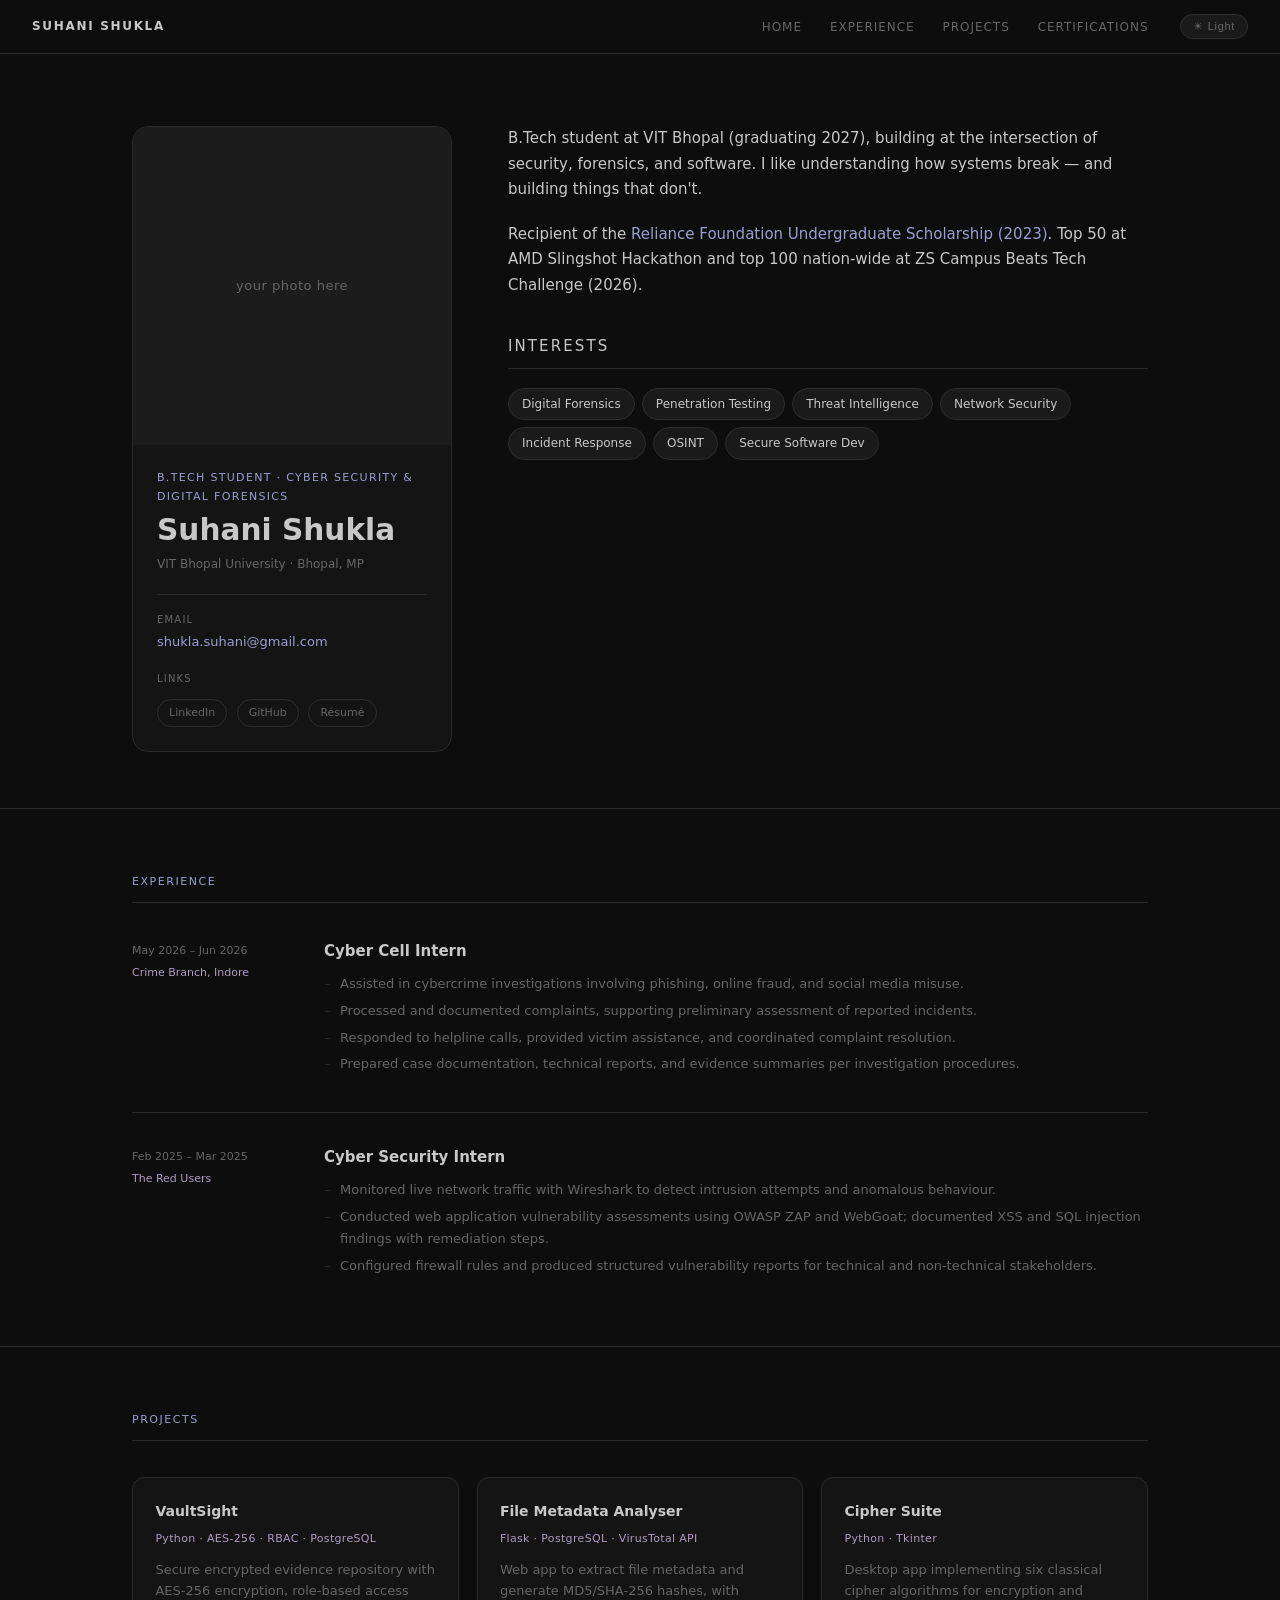
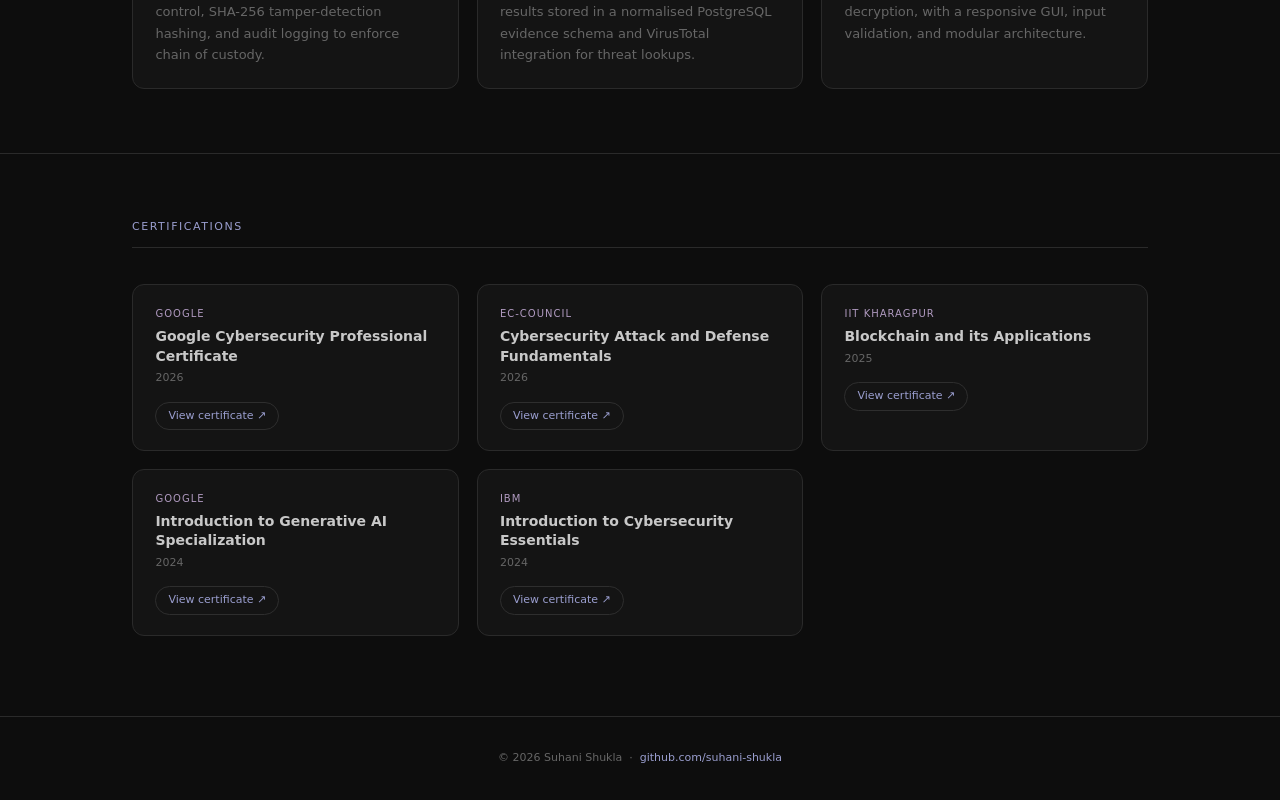
==== index.html @ f6d5cb66 "Initial commit: Portfolio structure" ====
<!DOCTYPE html>
<html lang="en">
<head>
  <meta charset="UTF-8" />
  <meta name="viewport" content="width=device-width, initial-scale=1.0"/>
  <title>Suhani Shukla</title>
  <style>
    *, *::before, *::after { box-sizing: border-box; margin: 0; padding: 0; }

    :root {
      --bg: #0d0d0d;
      --bg2: #161616;
      --bg3: #1c1c1c;
      --border: #2a2a2a;
      --text: #c8c8c8;
      --muted: #666;
      --accent: #9a9ecf;
      --accent2: #b09ac0;
      --tag-bg: #1a1a1a;
      --tag-border: #2e2e2e;
      --card-bg: #141414;
    }

    body.light {
      --bg: #eae6de;
      --bg2: #e0dbd2;
      --bg3: #d6d0c6;
      --border: #c4bdb0;
      --text: #2a1a3a;
      --muted: #7a6a8a;
      --accent: #401a61;
      --accent2: #5a2a80;
      --tag-bg: #d8d2c8;
      --tag-border: #bfb8ac;
      --card-bg: #e0dbd2;
    }

    html { scroll-behavior: smooth; }

    body {
      font-family: 'Inter', 'Segoe UI', system-ui, sans-serif;
      background: var(--bg);
      color: var(--text);
      font-size: 15px;
      line-height: 1.7;
      transition: background 0.25s, color 0.25s;
    }

    a { color: var(--accent); text-decoration: none; }
    a:hover { text-decoration: underline; }

    /* NAV */
    nav {
      position: sticky;
      top: 0;
      z-index: 100;
      background: var(--bg);
      border-bottom: 1px solid var(--border);
      height: 54px;
      display: flex;
      align-items: center;
      padding: 0 2rem;
      gap: 2rem;
    }

    .nav-brand {
      font-size: 12px;
      font-weight: 700;
      letter-spacing: 0.14em;
      text-transform: uppercase;
      color: var(--text);
      flex: 1;
    }

    .nav-links {
      display: flex;
      gap: 1.75rem;
      list-style: none;
      align-items: center;
    }

    .nav-links a {
      font-size: 12px;
      letter-spacing: 0.08em;
      text-transform: uppercase;
      color: var(--muted);
      text-decoration: none;
      transition: color 0.15s;
    }

    .nav-links a:hover { color: var(--text); }

    #theme-toggle {
      background: var(--tag-bg);
      border: 1px solid var(--tag-border);
      color: var(--muted);
      font-size: 11px;
      padding: 5px 12px;
      border-radius: 999px;
      cursor: pointer;
      letter-spacing: 0.06em;
      transition: background 0.15s;
    }

    #theme-toggle:hover { background: var(--border); }

    .container {
      max-width: 1080px;
      margin: 0 auto;
      padding: 0 2rem;
    }

    /* HOME */
    #home { padding: 4.5rem 0 3.5rem; }

    .profile-grid {
      display: grid;
      grid-template-columns: 320px 1fr;
      gap: 3.5rem;
      align-items: start;
    }

    /* LEFT CARD */
    .profile-card {
      background: var(--card-bg);
      border: 1px solid var(--border);
      border-radius: 16px;
      overflow: hidden;
    }

    .photo-placeholder {
      width: 100%;
      aspect-ratio: 1 / 1;
      background: var(--bg3);
      display: flex;
      align-items: center;
      justify-content: center;
      color: var(--muted);
      font-size: 13px;
      letter-spacing: 0.04em;
    }

    .profile-photo {
      width: 100%;
      aspect-ratio: 1 / 1;
      object-fit: cover;
      display: block;
      filter: grayscale(20%);
    }

    .profile-meta { padding: 1.5rem; }

    .profile-role {
      font-size: 11px;
      letter-spacing: 0.12em;
      text-transform: uppercase;
      color: var(--accent);
      margin-bottom: 0.4rem;
    }

    .profile-name {
      font-size: 1.85rem;
      font-weight: 700;
      line-height: 1.2;
      margin-bottom: 0.35rem;
    }

    .profile-location {
      font-size: 12px;
      color: var(--muted);
      margin-bottom: 1.25rem;
    }

    hr.divider {
      border: none;
      border-top: 1px solid var(--border);
      margin: 1rem 0;
    }

    .field-label {
      font-size: 10px;
      letter-spacing: 0.12em;
      text-transform: uppercase;
      color: var(--muted);
      margin-bottom: 0.2rem;
    }

    .field-value {
      font-size: 13px;
      color: var(--text);
      margin-bottom: 1rem;
    }

    .social-links {
      display: flex;
      gap: 0.6rem;
      margin-top: 0.75rem;
      flex-wrap: wrap;
    }

    .social-link {
      font-size: 11px;
      padding: 4px 11px;
      border: 1px solid var(--tag-border);
      border-radius: 999px;
      color: var(--muted);
      text-decoration: none;
      transition: border-color 0.15s, color 0.15s;
    }

    .social-link:hover { color: var(--text); border-color: var(--muted); text-decoration: none; }

    /* RIGHT BIO */
    .profile-bio p {
      font-size: 15px;
      color: var(--text);
      margin-bottom: 1.2rem;
    }

    .section-label {
      font-size: 11px;
      letter-spacing: 0.14em;
      text-transform: uppercase;
      color: var(--accent);
      margin-bottom: 0.85rem;
      padding-bottom: 0.5rem;
      border-bottom: 1px solid var(--border);
    }

    .bio-section { margin-top: 2.25rem; }

    .tags {
      display: flex;
      flex-wrap: wrap;
      gap: 0.45rem;
      margin-top: 0.65rem;
    }

    .tag {
      font-size: 12px;
      padding: 5px 13px;
      background: var(--tag-bg);
      border: 1px solid var(--tag-border);
      border-radius: 999px;
      color: var(--text);
    }

    /* EXPERIENCE & PROJECTS */
    #experience, #projects {
      padding: 4rem 0;
      border-top: 1px solid var(--border);
    }

    .exp-list { display: flex; flex-direction: column; gap: 2rem; }

    .exp-item {
      display: grid;
      grid-template-columns: 160px 1fr;
      gap: 0 2rem;
    }

    .exp-period {
      font-size: 11px;
      color: var(--muted);
      line-height: 1.6;
      padding-top: 3px;
    }

    .exp-org {
      font-size: 11px;
      color: var(--accent2);
      margin-top: 4px;
    }

    .exp-title {
      font-size: 15px;
      font-weight: 600;
      color: var(--text);
      margin-bottom: 0.5rem;
    }

    .exp-desc {
      font-size: 13px;
      color: var(--muted);
      line-height: 1.7;
      list-style: none;
      padding: 0;
    }

    .exp-desc li {
      padding-left: 1rem;
      position: relative;
      margin-bottom: 0.3rem;
    }

    .exp-desc li::before {
      content: '–';
      position: absolute;
      left: 0;
      color: var(--border);
    }

    .exp-divider {
      border: none;
      border-top: 1px solid var(--border);
    }

    .project-grid {
      display: grid;
      grid-template-columns: repeat(auto-fill, minmax(300px, 1fr));
      gap: 1.1rem;
    }

    .project-card {
      background: var(--card-bg);
      border: 1px solid var(--border);
      border-radius: 12px;
      padding: 1.4rem;
      transition: border-color 0.15s, transform 0.15s;
    }

    .project-card:hover {
      border-color: var(--muted);
      transform: translateY(-2px);
    }

    .project-name {
      font-size: 14px;
      font-weight: 600;
      color: var(--text);
      margin-bottom: 0.4rem;
    }

    .project-stack {
      font-size: 11px;
      color: var(--accent2);
      margin-bottom: 0.6rem;
      letter-spacing: 0.03em;
    }

    .project-desc {
      font-size: 13px;
      color: var(--muted);
      line-height: 1.65;
    }

    .project-link {
      display: inline-block;
      margin-top: 0.85rem;
      font-size: 11px;
      color: var(--accent);
    }

    @media (max-width: 640px) {
      .exp-item { grid-template-columns: 1fr; gap: 0.2rem; }
    }

    /* CERTIFICATIONS PAGE */
    #certifications {
      padding: 4rem 0 5rem;
      border-top: 1px solid var(--border);
    }

    .page-title {
      font-size: 11px;
      letter-spacing: 0.14em;
      text-transform: uppercase;
      color: var(--accent);
      margin-bottom: 2.25rem;
      padding-bottom: 0.65rem;
      border-bottom: 1px solid var(--border);
    }

    .cert-grid {
      display: grid;
      grid-template-columns: repeat(auto-fill, minmax(290px, 1fr));
      gap: 1.1rem;
    }

    .cert-card {
      background: var(--card-bg);
      border: 1px solid var(--border);
      border-radius: 12px;
      padding: 1.25rem 1.4rem;
      transition: border-color 0.15s, transform 0.15s;
      cursor: pointer;
      position: relative;
    }

    .cert-card:hover {
      border-color: var(--accent);
      transform: translateY(-2px);
    }

    .cert-issuer {
      font-size: 10px;
      letter-spacing: 0.1em;
      text-transform: uppercase;
      color: var(--accent2);
      margin-bottom: 0.3rem;
    }

    .cert-name {
      font-size: 14px;
      font-weight: 600;
      color: var(--text);
      margin-bottom: 0.2rem;
      line-height: 1.4;
    }

    .cert-year {
      font-size: 11px;
      color: var(--muted);
      margin-bottom: 0.85rem;
    }

    .cert-open-btn {
      display: inline-flex;
      align-items: center;
      gap: 5px;
      font-size: 11px;
      color: var(--accent);
      border: 1px solid var(--tag-border);
      border-radius: 999px;
      padding: 4px 12px;
      background: transparent;
      cursor: pointer;
      transition: background 0.15s, border-color 0.15s;
      text-decoration: none;
    }

    .cert-open-btn:hover {
      background: var(--tag-bg);
      border-color: var(--accent);
      text-decoration: none;
    }

    /* MODAL */
    .modal-overlay {
      display: none;
      position: fixed;
      inset: 0;
      background: rgba(0,0,0,0.75);
      z-index: 999;
      align-items: center;
      justify-content: center;
      padding: 1.5rem;
    }

    .modal-overlay.open { display: flex; }

    .modal-box {
      background: var(--bg2);
      border: 1px solid var(--border);
      border-radius: 16px;
      max-width: 700px;
      width: 100%;
      padding: 2rem;
      position: relative;
    }

    .modal-close {
      position: absolute;
      top: 1rem;
      right: 1.25rem;
      background: none;
      border: none;
      color: var(--muted);
      font-size: 20px;
      cursor: pointer;
      line-height: 1;
    }

    .modal-close:hover { color: var(--text); }

    .modal-issuer {
      font-size: 10px;
      letter-spacing: 0.12em;
      text-transform: uppercase;
      color: var(--accent2);
      margin-bottom: 0.35rem;
    }

    .modal-title {
      font-size: 1.2rem;
      font-weight: 700;
      margin-bottom: 0.4rem;
    }

    .modal-year {
      font-size: 12px;
      color: var(--muted);
      margin-bottom: 1.5rem;
    }

    .modal-img-wrap {
      width: 100%;
      border: 1px solid var(--border);
      border-radius: 10px;
      overflow: hidden;
      background: var(--bg3);
      min-height: 200px;
      display: flex;
      align-items: center;
      justify-content: center;
      margin-bottom: 1.25rem;
    }

    .modal-img-wrap img {
      width: 100%;
      height: auto;
      display: block;
    }

    .modal-img-placeholder {
      color: var(--muted);
      font-size: 13px;
      text-align: center;
      padding: 3rem 1rem;
    }

    .modal-actions {
      display: flex;
      gap: 0.75rem;
      flex-wrap: wrap;
    }

    .modal-btn {
      font-size: 12px;
      padding: 7px 18px;
      border-radius: 999px;
      border: 1px solid var(--tag-border);
      background: var(--tag-bg);
      color: var(--text);
      cursor: pointer;
      text-decoration: none;
      transition: border-color 0.15s;
    }

    .modal-btn:hover { border-color: var(--accent); text-decoration: none; }
    .modal-btn.primary { background: var(--accent); color: var(--bg); border-color: var(--accent); }
    body.light .modal-btn.primary { color: #fff; }

    /* FOOTER */
    footer {
      border-top: 1px solid var(--border);
      padding: 2rem;
      text-align: center;
      font-size: 11px;
      color: var(--muted);
    }

    @media (max-width: 760px) {
      .profile-grid { grid-template-columns: 1fr; gap: 2rem; }
      nav { padding: 0 1rem; gap: 1rem; }
      .container { padding: 0 1rem; }
      #home { padding: 2.5rem 0 2rem; }
    }
  </style>
</head>
<body>

  <nav>
    <span class="nav-brand">Suhani Shukla</span>
    <ul class="nav-links">
      <li><a href="#home">Home</a></li>
      <li><a href="#experience">Experience</a></li>
      <li><a href="#projects">Projects</a></li>
      <li><a href="#certifications">Certifications</a></li>
    </ul>
    <button id="theme-toggle">☀ Light</button>
  </nav>

  <main>
    <section id="home">
      <div class="container">
        <div class="profile-grid">

          <div>
            <div class="profile-card">
              <!-- To add your photo: place photo.jpg in assets/ folder and uncomment below -->
              <!-- <img class="profile-photo" src="assets/photo.jpg" alt="Suhani Shukla" /> -->
              <div class="photo-placeholder">your photo here</div>
              <div class="profile-meta">
                <p class="profile-role">B.Tech Student · Cyber Security &amp; Digital Forensics</p>
                <h1 class="profile-name">Suhani Shukla</h1>
                <p class="profile-location">VIT Bhopal University · Bhopal, MP</p>
                <hr class="divider"/>
                <p class="field-label">Email</p>
                <p class="field-value"><a href="mailto:shukla.suhani@gmail.com">shukla.suhani@gmail.com</a></p>
                <p class="field-label">Links</p>
                <div class="social-links">
                  <a class="social-link" href="https://linkedin.com/in/suhani-shukla20" target="_blank">LinkedIn</a>
                  <a class="social-link" href="https://github.com/suhani-shukla" target="_blank">GitHub</a>
                  <a class="social-link" href="assets/resume.pdf" target="_blank">Résumé</a>
                </div>
              </div>
            </div>
          </div>

          <div class="profile-bio">
            <p>
              B.Tech student at VIT Bhopal (graduating 2027), building at the intersection of security, forensics, and software. I like understanding how systems break — and building things that don't.
            </p>
            <p>
              Recipient of the <a href="#">Reliance Foundation Undergraduate Scholarship (2023)</a>. Top 50 at AMD Slingshot Hackathon and top 100 nation-wide at ZS Campus Beats Tech Challenge (2026).
            </p>

            <div class="bio-section">
              <p class="section-label">Interests</p>
              <div class="tags">
                <span class="tag">Digital Forensics</span>
                <span class="tag">Penetration Testing</span>
                <span class="tag">Threat Intelligence</span>
                <span class="tag">Network Security</span>
                <span class="tag">Incident Response</span>
                <span class="tag">OSINT</span>
                <span class="tag">Secure Software Dev</span>
              </div>
            </div>
          </div>

        </div>
      </div>
    </section>

    <!-- EXPERIENCE -->
    <section id="experience">
      <div class="container">
        <p class="page-title">Experience</p>
        <div class="exp-list">

          <div class="exp-item">
            <div>
              <p class="exp-period">May 2026 – Jun 2026</p>
              <p class="exp-org">Crime Branch, Indore</p>
            </div>
            <div>
              <p class="exp-title">Cyber Cell Intern</p>
              <ul class="exp-desc">
                <li>Assisted in cybercrime investigations involving phishing, online fraud, and social media misuse.</li>
                <li>Processed and documented complaints, supporting preliminary assessment of reported incidents.</li>
                <li>Responded to helpline calls, provided victim assistance, and coordinated complaint resolution.</li>
                <li>Prepared case documentation, technical reports, and evidence summaries per investigation procedures.</li>
              </ul>
            </div>
          </div>

          <hr class="exp-divider"/>

          <div class="exp-item">
            <div>
              <p class="exp-period">Feb 2025 – Mar 2025</p>
              <p class="exp-org">The Red Users</p>
            </div>
            <div>
              <p class="exp-title">Cyber Security Intern</p>
              <ul class="exp-desc">
                <li>Monitored live network traffic with Wireshark to detect intrusion attempts and anomalous behaviour.</li>
                <li>Conducted web application vulnerability assessments using OWASP ZAP and WebGoat; documented XSS and SQL injection findings with remediation steps.</li>
                <li>Configured firewall rules and produced structured vulnerability reports for technical and non-technical stakeholders.</li>
              </ul>
            </div>
          </div>

        </div>
      </div>
    </section>

    <!-- PROJECTS -->
    <section id="projects">
      <div class="container">
        <p class="page-title">Projects</p>
        <div class="project-grid">

          <div class="project-card">
            <p class="project-name">VaultSight</p>
            <p class="project-stack">Python · AES-256 · RBAC · PostgreSQL</p>
            <p class="project-desc">Secure encrypted evidence repository with AES-256 encryption, role-based access control, SHA-256 tamper-detection hashing, and audit logging to enforce chain of custody.</p>
            <!-- <a class="project-link" href="https://github.com/suhani-shukla/vaultsight" target="_blank">GitHub ↗</a> -->
          </div>

          <div class="project-card">
            <p class="project-name">File Metadata Analyser</p>
            <p class="project-stack">Flask · PostgreSQL · VirusTotal API</p>
            <p class="project-desc">Web app to extract file metadata and generate MD5/SHA-256 hashes, with results stored in a normalised PostgreSQL evidence schema and VirusTotal integration for threat lookups.</p>
            <!-- <a class="project-link" href="https://github.com/suhani-shukla/file-metadata-analyser" target="_blank">GitHub ↗</a> -->
          </div>

          <div class="project-card">
            <p class="project-name">Cipher Suite</p>
            <p class="project-stack">Python · Tkinter</p>
            <p class="project-desc">Desktop app implementing six classical cipher algorithms for encryption and decryption, with a responsive GUI, input validation, and modular architecture.</p>
            <!-- <a class="project-link" href="https://github.com/suhani-shukla/cipher-suite" target="_blank">GitHub ↗</a> -->
          </div>

        </div>
      </div>
    </section>

    <!-- CERTIFICATIONS -->
    <section id="certifications">
      <div class="container">
        <p class="page-title">Certifications</p>
        <div class="cert-grid">

          <div class="cert-card" onclick="openModal('google-cyber')">
            <p class="cert-issuer">Google</p>
            <p class="cert-name">Google Cybersecurity Professional Certificate</p>
            <p class="cert-year">2026</p>
            <a class="cert-open-btn" onclick="event.stopPropagation(); openModal('google-cyber')">View certificate ↗</a>
          </div>

          <div class="cert-card" onclick="openModal('eccouncil')">
            <p class="cert-issuer">EC-Council</p>
            <p class="cert-name">Cybersecurity Attack and Defense Fundamentals</p>
            <p class="cert-year">2026</p>
            <a class="cert-open-btn" onclick="event.stopPropagation(); openModal('eccouncil')">View certificate ↗</a>
          </div>

          <div class="cert-card" onclick="openModal('iit-blockchain')">
            <p class="cert-issuer">IIT Kharagpur</p>
            <p class="cert-name">Blockchain and its Applications</p>
            <p class="cert-year">2025</p>
            <a class="cert-open-btn" onclick="event.stopPropagation(); openModal('iit-blockchain')">View certificate ↗</a>
          </div>

          <div class="cert-card" onclick="openModal('google-genai')">
            <p class="cert-issuer">Google</p>
            <p class="cert-name">Introduction to Generative AI Specialization</p>
            <p class="cert-year">2024</p>
            <a class="cert-open-btn" onclick="event.stopPropagation(); openModal('google-genai')">View certificate ↗</a>
          </div>

          <div class="cert-card" onclick="openModal('ibm-cyber')">
            <p class="cert-issuer">IBM</p>
            <p class="cert-name">Introduction to Cybersecurity Essentials</p>
            <p class="cert-year">2024</p>
            <a class="cert-open-btn" onclick="event.stopPropagation(); openModal('ibm-cyber')">View certificate ↗</a>
          </div>

        </div>
      </div>
    </section>
  </main>

  <footer>
    <p>© 2026 Suhani Shukla &nbsp;·&nbsp; <a href="https://github.com/suhani-shukla" target="_blank">github.com/suhani-shukla</a></p>
  </footer>

  <!-- MODAL -->
  <div class="modal-overlay" id="modal-overlay" onclick="closeModal(event)">
    <div class="modal-box">
      <button class="modal-close" onclick="closeModal(null)">✕</button>
      <p class="modal-issuer" id="modal-issuer"></p>
      <p class="modal-title" id="modal-title"></p>
      <p class="modal-year" id="modal-year"></p>
      <div class="modal-img-wrap" id="modal-img-wrap"></div>
      <div class="modal-actions">
        <a class="modal-btn primary" id="modal-verify-btn" href="#" target="_blank">Verify credential</a>
        <a class="modal-btn" id="modal-download-btn" href="#" target="_blank">Download PDF</a>
      </div>
    </div>
  </div>

  <script>
    /* ── THEME TOGGLE ── */
    const toggle = document.getElementById('theme-toggle');
    const body = document.body;
    if (localStorage.getItem('theme') === 'light') {
      body.classList.add('light');
      toggle.textContent = '◑ Dark';
    }
    toggle.addEventListener('click', () => {
      body.classList.toggle('light');
      const isLight = body.classList.contains('light');
      toggle.textContent = isLight ? '◑ Dark' : '☀ Light';
      localStorage.setItem('theme', isLight ? 'light' : 'dark');
    });

    /* ── CERT DATA ──
       HOW TO ADD YOUR CERTIFICATE FILES:
       1. Place certificate images (JPG/PNG) in assets/certs/
       2. Place PDF versions in assets/certs/ (optional)
       3. Replace the image/pdf/verify fields below with the real paths/URLs

       Example:
         image: 'assets/certs/google-cybersecurity.jpg'
         pdf:   'assets/certs/google-cybersecurity.pdf'
         verify: 'https://www.coursera.org/verify/your-credential-id'
    */
    const certs = {
      'google-cyber': {
        issuer: 'Google',
        name: 'Google Cybersecurity Professional Certificate',
        year: '2026',
        image: '',       // e.g. 'assets/certs/google-cybersecurity.jpg'
        pdf:   '',       // e.g. 'assets/certs/google-cybersecurity.pdf'
        verify: ''       // e.g. 'https://www.coursera.org/verify/XXXX'
      },
      'eccouncil': {
        issuer: 'EC-Council',
        name: 'Cybersecurity Attack and Defense Fundamentals',
        year: '2026',
        image: '',
        pdf:   '',
        verify: ''
      },
      'iit-blockchain': {
        issuer: 'IIT Kharagpur',
        name: 'Blockchain and its Applications',
        year: '2025',
        image: '',
        pdf:   '',
        verify: ''
      },
      'google-genai': {
        issuer: 'Google',
        name: 'Introduction to Generative AI Specialization',
        year: '2024',
        image: '',
        pdf:   '',
        verify: ''
      },
      'ibm-cyber': {
        issuer: 'IBM',
        name: 'Introduction to Cybersecurity Essentials',
        year: '2024',
        image: '',
        pdf:   '',
        verify: ''
      }
    };

    function openModal(id) {
      const c = certs[id];
      if (!c) return;
      document.getElementById('modal-issuer').textContent = c.issuer;
      document.getElementById('modal-title').textContent = c.name;
      document.getElementById('modal-year').textContent = c.year;

      const wrap = document.getElementById('modal-img-wrap');
      if (c.image) {
        wrap.innerHTML = `<img src="${c.image}" alt="${c.name}" />`;
      } else {
        wrap.innerHTML = `<div class="modal-img-placeholder">
          Add your certificate image to <code>assets/certs/</code><br/>
          then update the <code>image</code> field in the script below.
        </div>`;
      }

      const verifyBtn = document.getElementById('modal-verify-btn');
      const dlBtn = document.getElementById('modal-download-btn');

      verifyBtn.href = c.verify || '#';
      verifyBtn.style.opacity = c.verify ? '1' : '0.4';
      verifyBtn.style.pointerEvents = c.verify ? 'auto' : 'none';

      dlBtn.href = c.pdf || '#';
      dlBtn.style.opacity = c.pdf ? '1' : '0.4';
      dlBtn.style.pointerEvents = c.pdf ? 'auto' : 'none';

      document.getElementById('modal-overlay').classList.add('open');
      document.body.style.overflow = 'hidden';
    }

    function closeModal(e) {
      if (e && e.target !== document.getElementById('modal-overlay')) return;
      document.getElementById('modal-overlay').classList.remove('open');
      document.body.style.overflow = '';
    }

    document.addEventListener('keydown', e => {
      if (e.key === 'Escape') closeModal(null);
    });
  </script>

</body>
</html>
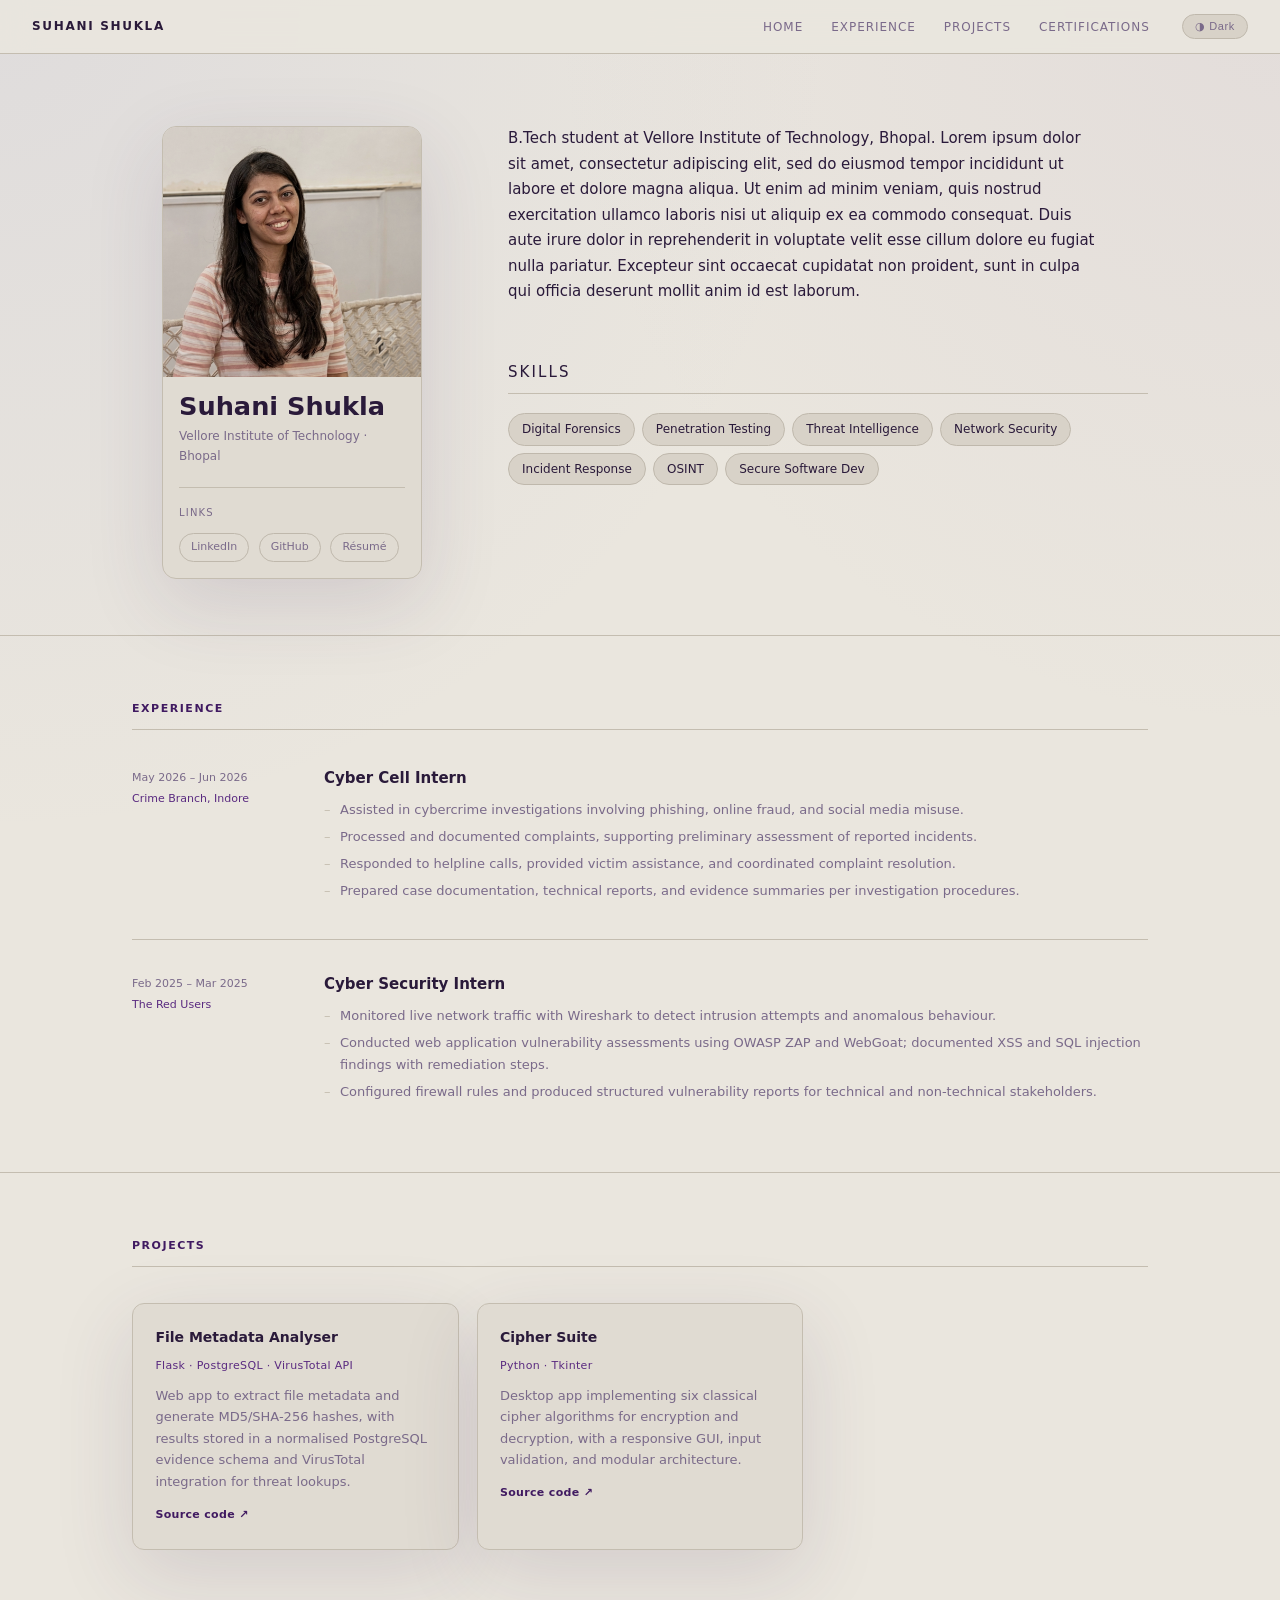
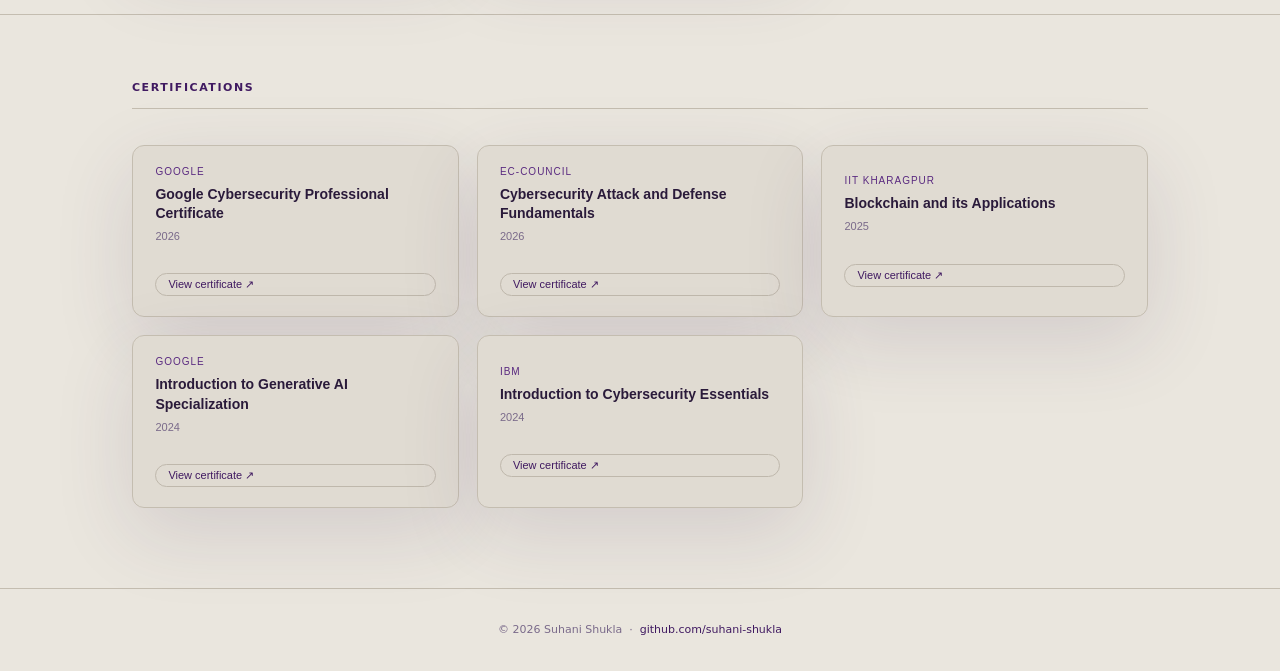
==== commit ca48058d: "Enhanced structure and fixed UI" ====
--- a/index.html
+++ b/index.html
@@ -2,565 +2,42 @@
 <html lang="en">
 <head>
   <meta charset="UTF-8" />
-  <meta name="viewport" content="width=device-width, initial-scale=1.0"/>
-  <title>Suhani Shukla</title>
-  <style>
-    *, *::before, *::after { box-sizing: border-box; margin: 0; padding: 0; }
-
-    :root {
-      --bg: #0d0d0d;
-      --bg2: #161616;
-      --bg3: #1c1c1c;
-      --border: #2a2a2a;
-      --text: #c8c8c8;
-      --muted: #666;
-      --accent: #9a9ecf;
-      --accent2: #b09ac0;
-      --tag-bg: #1a1a1a;
-      --tag-border: #2e2e2e;
-      --card-bg: #141414;
-    }
-
-    body.light {
-      --bg: #eae6de;
-      --bg2: #e0dbd2;
-      --bg3: #d6d0c6;
-      --border: #c4bdb0;
-      --text: #2a1a3a;
-      --muted: #7a6a8a;
-      --accent: #401a61;
-      --accent2: #5a2a80;
-      --tag-bg: #d8d2c8;
-      --tag-border: #bfb8ac;
-      --card-bg: #e0dbd2;
-    }
-
-    html { scroll-behavior: smooth; }
-
-    body {
-      font-family: 'Inter', 'Segoe UI', system-ui, sans-serif;
-      background: var(--bg);
-      color: var(--text);
-      font-size: 15px;
-      line-height: 1.7;
-      transition: background 0.25s, color 0.25s;
-    }
-
-    a { color: var(--accent); text-decoration: none; }
-    a:hover { text-decoration: underline; }
-
-    /* NAV */
-    nav {
-      position: sticky;
-      top: 0;
-      z-index: 100;
-      background: var(--bg);
-      border-bottom: 1px solid var(--border);
-      height: 54px;
-      display: flex;
-      align-items: center;
-      padding: 0 2rem;
-      gap: 2rem;
-    }
-
-    .nav-brand {
-      font-size: 12px;
-      font-weight: 700;
-      letter-spacing: 0.14em;
-      text-transform: uppercase;
-      color: var(--text);
-      flex: 1;
-    }
-
-    .nav-links {
-      display: flex;
-      gap: 1.75rem;
-      list-style: none;
-      align-items: center;
-    }
-
-    .nav-links a {
-      font-size: 12px;
-      letter-spacing: 0.08em;
-      text-transform: uppercase;
-      color: var(--muted);
-      text-decoration: none;
-      transition: color 0.15s;
-    }
-
-    .nav-links a:hover { color: var(--text); }
-
-    #theme-toggle {
-      background: var(--tag-bg);
-      border: 1px solid var(--tag-border);
-      color: var(--muted);
-      font-size: 11px;
-      padding: 5px 12px;
-      border-radius: 999px;
-      cursor: pointer;
-      letter-spacing: 0.06em;
-      transition: background 0.15s;
-    }
-
-    #theme-toggle:hover { background: var(--border); }
-
-    .container {
-      max-width: 1080px;
-      margin: 0 auto;
-      padding: 0 2rem;
-    }
-
-    /* HOME */
-    #home { padding: 4.5rem 0 3.5rem; }
-
-    .profile-grid {
-      display: grid;
-      grid-template-columns: 320px 1fr;
-      gap: 3.5rem;
-      align-items: start;
-    }
-
-    /* LEFT CARD */
-    .profile-card {
-      background: var(--card-bg);
-      border: 1px solid var(--border);
-      border-radius: 16px;
-      overflow: hidden;
-    }
-
-    .photo-placeholder {
-      width: 100%;
-      aspect-ratio: 1 / 1;
-      background: var(--bg3);
-      display: flex;
-      align-items: center;
-      justify-content: center;
-      color: var(--muted);
-      font-size: 13px;
-      letter-spacing: 0.04em;
-    }
-
-    .profile-photo {
-      width: 100%;
-      aspect-ratio: 1 / 1;
-      object-fit: cover;
-      display: block;
-      filter: grayscale(20%);
-    }
-
-    .profile-meta { padding: 1.5rem; }
-
-    .profile-role {
-      font-size: 11px;
-      letter-spacing: 0.12em;
-      text-transform: uppercase;
-      color: var(--accent);
-      margin-bottom: 0.4rem;
-    }
-
-    .profile-name {
-      font-size: 1.85rem;
-      font-weight: 700;
-      line-height: 1.2;
-      margin-bottom: 0.35rem;
-    }
-
-    .profile-location {
-      font-size: 12px;
-      color: var(--muted);
-      margin-bottom: 1.25rem;
-    }
-
-    hr.divider {
-      border: none;
-      border-top: 1px solid var(--border);
-      margin: 1rem 0;
-    }
-
-    .field-label {
-      font-size: 10px;
-      letter-spacing: 0.12em;
-      text-transform: uppercase;
-      color: var(--muted);
-      margin-bottom: 0.2rem;
-    }
-
-    .field-value {
-      font-size: 13px;
-      color: var(--text);
-      margin-bottom: 1rem;
-    }
-
-    .social-links {
-      display: flex;
-      gap: 0.6rem;
-      margin-top: 0.75rem;
-      flex-wrap: wrap;
-    }
-
-    .social-link {
-      font-size: 11px;
-      padding: 4px 11px;
-      border: 1px solid var(--tag-border);
-      border-radius: 999px;
-      color: var(--muted);
-      text-decoration: none;
-      transition: border-color 0.15s, color 0.15s;
-    }
-
-    .social-link:hover { color: var(--text); border-color: var(--muted); text-decoration: none; }
-
-    /* RIGHT BIO */
-    .profile-bio p {
-      font-size: 15px;
-      color: var(--text);
-      margin-bottom: 1.2rem;
-    }
-
-    .section-label {
-      font-size: 11px;
-      letter-spacing: 0.14em;
-      text-transform: uppercase;
-      color: var(--accent);
-      margin-bottom: 0.85rem;
-      padding-bottom: 0.5rem;
-      border-bottom: 1px solid var(--border);
-    }
-
-    .bio-section { margin-top: 2.25rem; }
-
-    .tags {
-      display: flex;
-      flex-wrap: wrap;
-      gap: 0.45rem;
-      margin-top: 0.65rem;
-    }
-
-    .tag {
-      font-size: 12px;
-      padding: 5px 13px;
-      background: var(--tag-bg);
-      border: 1px solid var(--tag-border);
-      border-radius: 999px;
-      color: var(--text);
-    }
-
-    /* EXPERIENCE & PROJECTS */
-    #experience, #projects {
-      padding: 4rem 0;
-      border-top: 1px solid var(--border);
-    }
-
-    .exp-list { display: flex; flex-direction: column; gap: 2rem; }
-
-    .exp-item {
-      display: grid;
-      grid-template-columns: 160px 1fr;
-      gap: 0 2rem;
-    }
-
-    .exp-period {
-      font-size: 11px;
-      color: var(--muted);
-      line-height: 1.6;
-      padding-top: 3px;
-    }
-
-    .exp-org {
-      font-size: 11px;
-      color: var(--accent2);
-      margin-top: 4px;
-    }
-
-    .exp-title {
-      font-size: 15px;
-      font-weight: 600;
-      color: var(--text);
-      margin-bottom: 0.5rem;
-    }
-
-    .exp-desc {
-      font-size: 13px;
-      color: var(--muted);
-      line-height: 1.7;
-      list-style: none;
-      padding: 0;
-    }
-
-    .exp-desc li {
-      padding-left: 1rem;
-      position: relative;
-      margin-bottom: 0.3rem;
-    }
-
-    .exp-desc li::before {
-      content: '–';
-      position: absolute;
-      left: 0;
-      color: var(--border);
-    }
-
-    .exp-divider {
-      border: none;
-      border-top: 1px solid var(--border);
-    }
-
-    .project-grid {
-      display: grid;
-      grid-template-columns: repeat(auto-fill, minmax(300px, 1fr));
-      gap: 1.1rem;
-    }
-
-    .project-card {
-      background: var(--card-bg);
-      border: 1px solid var(--border);
-      border-radius: 12px;
-      padding: 1.4rem;
-      transition: border-color 0.15s, transform 0.15s;
-    }
-
-    .project-card:hover {
-      border-color: var(--muted);
-      transform: translateY(-2px);
-    }
-
-    .project-name {
-      font-size: 14px;
-      font-weight: 600;
-      color: var(--text);
-      margin-bottom: 0.4rem;
-    }
-
-    .project-stack {
-      font-size: 11px;
-      color: var(--accent2);
-      margin-bottom: 0.6rem;
-      letter-spacing: 0.03em;
-    }
-
-    .project-desc {
-      font-size: 13px;
-      color: var(--muted);
-      line-height: 1.65;
-    }
-
-    .project-link {
-      display: inline-block;
-      margin-top: 0.85rem;
-      font-size: 11px;
-      color: var(--accent);
-    }
-
-    @media (max-width: 640px) {
-      .exp-item { grid-template-columns: 1fr; gap: 0.2rem; }
-    }
-
-    /* CERTIFICATIONS PAGE */
-    #certifications {
-      padding: 4rem 0 5rem;
-      border-top: 1px solid var(--border);
-    }
-
-    .page-title {
-      font-size: 11px;
-      letter-spacing: 0.14em;
-      text-transform: uppercase;
-      color: var(--accent);
-      margin-bottom: 2.25rem;
-      padding-bottom: 0.65rem;
-      border-bottom: 1px solid var(--border);
-    }
-
-    .cert-grid {
-      display: grid;
-      grid-template-columns: repeat(auto-fill, minmax(290px, 1fr));
-      gap: 1.1rem;
-    }
-
-    .cert-card {
-      background: var(--card-bg);
-      border: 1px solid var(--border);
-      border-radius: 12px;
-      padding: 1.25rem 1.4rem;
-      transition: border-color 0.15s, transform 0.15s;
-      cursor: pointer;
-      position: relative;
-    }
-
-    .cert-card:hover {
-      border-color: var(--accent);
-      transform: translateY(-2px);
-    }
-
-    .cert-issuer {
-      font-size: 10px;
-      letter-spacing: 0.1em;
-      text-transform: uppercase;
-      color: var(--accent2);
-      margin-bottom: 0.3rem;
-    }
-
-    .cert-name {
-      font-size: 14px;
-      font-weight: 600;
-      color: var(--text);
-      margin-bottom: 0.2rem;
-      line-height: 1.4;
-    }
-
-    .cert-year {
-      font-size: 11px;
-      color: var(--muted);
-      margin-bottom: 0.85rem;
-    }
-
-    .cert-open-btn {
-      display: inline-flex;
-      align-items: center;
-      gap: 5px;
-      font-size: 11px;
-      color: var(--accent);
-      border: 1px solid var(--tag-border);
-      border-radius: 999px;
-      padding: 4px 12px;
-      background: transparent;
-      cursor: pointer;
-      transition: background 0.15s, border-color 0.15s;
-      text-decoration: none;
-    }
-
-    .cert-open-btn:hover {
-      background: var(--tag-bg);
-      border-color: var(--accent);
-      text-decoration: none;
-    }
-
-    /* MODAL */
-    .modal-overlay {
-      display: none;
-      position: fixed;
-      inset: 0;
-      background: rgba(0,0,0,0.75);
-      z-index: 999;
-      align-items: center;
-      justify-content: center;
-      padding: 1.5rem;
-    }
-
-    .modal-overlay.open { display: flex; }
-
-    .modal-box {
-      background: var(--bg2);
-      border: 1px solid var(--border);
-      border-radius: 16px;
-      max-width: 700px;
-      width: 100%;
-      padding: 2rem;
-      position: relative;
-    }
-
-    .modal-close {
-      position: absolute;
-      top: 1rem;
-      right: 1.25rem;
-      background: none;
-      border: none;
-      color: var(--muted);
-      font-size: 20px;
-      cursor: pointer;
-      line-height: 1;
-    }
-
-    .modal-close:hover { color: var(--text); }
-
-    .modal-issuer {
-      font-size: 10px;
-      letter-spacing: 0.12em;
-      text-transform: uppercase;
-      color: var(--accent2);
-      margin-bottom: 0.35rem;
-    }
-
-    .modal-title {
-      font-size: 1.2rem;
-      font-weight: 700;
-      margin-bottom: 0.4rem;
-    }
-
-    .modal-year {
-      font-size: 12px;
-      color: var(--muted);
-      margin-bottom: 1.5rem;
-    }
-
-    .modal-img-wrap {
-      width: 100%;
-      border: 1px solid var(--border);
-      border-radius: 10px;
-      overflow: hidden;
-      background: var(--bg3);
-      min-height: 200px;
-      display: flex;
-      align-items: center;
-      justify-content: center;
-      margin-bottom: 1.25rem;
-    }
-
-    .modal-img-wrap img {
-      width: 100%;
-      height: auto;
-      display: block;
-    }
-
-    .modal-img-placeholder {
-      color: var(--muted);
-      font-size: 13px;
-      text-align: center;
-      padding: 3rem 1rem;
-    }
-
-    .modal-actions {
-      display: flex;
-      gap: 0.75rem;
-      flex-wrap: wrap;
-    }
-
-    .modal-btn {
-      font-size: 12px;
-      padding: 7px 18px;
-      border-radius: 999px;
-      border: 1px solid var(--tag-border);
-      background: var(--tag-bg);
-      color: var(--text);
-      cursor: pointer;
-      text-decoration: none;
-      transition: border-color 0.15s;
-    }
-
-    .modal-btn:hover { border-color: var(--accent); text-decoration: none; }
-    .modal-btn.primary { background: var(--accent); color: var(--bg); border-color: var(--accent); }
-    body.light .modal-btn.primary { color: #fff; }
-
-    /* FOOTER */
-    footer {
-      border-top: 1px solid var(--border);
-      padding: 2rem;
-      text-align: center;
-      font-size: 11px;
-      color: var(--muted);
-    }
-
-    @media (max-width: 760px) {
-      .profile-grid { grid-template-columns: 1fr; gap: 2rem; }
-      nav { padding: 0 1rem; gap: 1rem; }
-      .container { padding: 0 1rem; }
-      #home { padding: 2.5rem 0 2rem; }
-    }
-  </style>
+  <meta name="viewport" content="width=device-width, initial-scale=1.0" />
+  <meta name="description" content="Suhani Shukla's cybersecurity and digital forensics portfolio, featuring security-focused projects, experience, and certifications." />
+  <meta name="referrer" content="strict-origin-when-cross-origin" />
+  <meta name="robots" content="index,follow,max-image-preview:large,max-snippet:-1,max-video-preview:-1" />
+  <meta name="color-scheme" content="dark light" />
+  <meta name="theme-color" content="#0d0d0d" media="(prefers-color-scheme: dark)" />
+  <meta name="theme-color" content="#eae6de" media="(prefers-color-scheme: light)" />
+  <meta property="og:type" content="website" />
+  <meta property="og:title" content="Suhani Shukla | Cybersecurity & Digital Forensics Portfolio" />
+  <meta property="og:description" content="Security-focused portfolio highlighting experience, selected projects, and certifications." />
+  <meta property="og:locale" content="en_US" />
+  <meta name="twitter:card" content="summary" />
+  <meta name="twitter:title" content="Suhani Shukla | Cybersecurity & Digital Forensics Portfolio" />
+  <meta name="twitter:description" content="Security-focused portfolio highlighting experience, selected projects, and certifications." />
+  <link rel="icon" href="assets/favicon.svg" type="image/svg+xml" />
+  <link rel="stylesheet" href="styles.css" />
+  <title>Suhani Shukla | Cybersecurity & Digital Forensics Portfolio</title>
+  <script type="application/ld+json">
+    {
+      "@context": "https://schema.org",
+      "@type": "Person",
+      "name": "Suhani Shukla",
+      "jobTitle": "B.Tech Student in Cyber Security & Digital Forensics",
+      "affiliation": "Vellore Institute of Technology, Bhopal",
+      "sameAs": [
+        "https://linkedin.com/in/suhani-shukla20",
+        "https://github.com/suhani-shukla"
+      ]
+    }
+  </script>
 </head>
 <body>
 
-  <nav>
+  <a class="skip-link" href="#home">Skip to content</a>
+
+  <nav aria-label="Primary">
     <span class="nav-brand">Suhani Shukla</span>
     <ul class="nav-links">
       <li><a href="#home">Home</a></li>
@@ -572,42 +49,38 @@
   </nav>
 
   <main>
-    <section id="home">
+    <section id="home" aria-labelledby="hero-title">
       <div class="container">
         <div class="profile-grid">
-
           <div>
             <div class="profile-card">
-              <!-- To add your photo: place photo.jpg in assets/ folder and uncomment below -->
-              <!-- <img class="profile-photo" src="assets/photo.jpg" alt="Suhani Shukla" /> -->
-              <div class="photo-placeholder">your photo here</div>
+              <img class="profile-photo" src="assets/photoSS.png" alt="Suhani Shukla" />
               <div class="profile-meta">
-                <p class="profile-role">B.Tech Student · Cyber Security &amp; Digital Forensics</p>
+                <!--<p class="profile-role">B.Tech Student · Cyber Security &amp; Digital Forensics</p>-->
                 <h1 class="profile-name">Suhani Shukla</h1>
-                <p class="profile-location">VIT Bhopal University · Bhopal, MP</p>
-                <hr class="divider"/>
-                <p class="field-label">Email</p>
-                <p class="field-value"><a href="mailto:shukla.suhani@gmail.com">shukla.suhani@gmail.com</a></p>
+                <p class="profile-location">Vellore Institute of Technology · Bhopal</p>
+                <hr class="divider" />
+                <!--<p class="field-label">Email</p>
+                <p class="field-value"><a href="mailto:shukla.suhani@gmail.com">Gmail</a></p>-->
                 <p class="field-label">Links</p>
                 <div class="social-links">
-                  <a class="social-link" href="https://linkedin.com/in/suhani-shukla20" target="_blank">LinkedIn</a>
-                  <a class="social-link" href="https://github.com/suhani-shukla" target="_blank">GitHub</a>
-                  <a class="social-link" href="assets/resume.pdf" target="_blank">Résumé</a>
+                  <a class="social-link" href="https://linkedin.com/in/suhani-shukla20" target="_blank" rel="noopener noreferrer">LinkedIn</a>
+                  <a class="social-link" href="https://github.com/suhani-shukla" target="_blank" rel="noopener noreferrer">GitHub</a>
+                  <a class="social-link" href="assets/SuhaniShukla_Resume.pdf" target="_blank" rel="noopener noreferrer">Résumé</a>
                 </div>
               </div>
             </div>
           </div>
 
           <div class="profile-bio">
-            <p>
-              B.Tech student at VIT Bhopal (graduating 2027), building at the intersection of security, forensics, and software. I like understanding how systems break — and building things that don't.
-            </p>
-            <p>
-              Recipient of the <a href="#">Reliance Foundation Undergraduate Scholarship (2023)</a>. Top 50 at AMD Slingshot Hackathon and top 100 nation-wide at ZS Campus Beats Tech Challenge (2026).
-            </p>
-
+            
+            <!--<h1 class="hero-title" id="hero-title">Building trustworthy tools for security-first teams.</h1>-->
+            <p class="hero-summary">B.Tech student at Vellore Institute of Technology, Bhopal. Lorem ipsum dolor sit amet, consectetur adipiscing elit, sed do eiusmod tempor incididunt ut labore et dolore magna aliqua. Ut enim ad minim veniam, quis nostrud exercitation ullamco laboris nisi ut aliquip ex ea commodo consequat. Duis aute irure dolor in reprehenderit in voluptate velit esse cillum dolore eu fugiat nulla pariatur. Excepteur sint occaecat cupidatat non proident, sunt in culpa qui officia deserunt mollit anim id est laborum.</p>
+            <div class="hero-actions">
+              <!--<a class="button primary" href="#projects">View selected work</a>-->
+            </div>
             <div class="bio-section">
-              <p class="section-label">Interests</p>
+              <p class="section-label">Skills</p>
               <div class="tags">
                 <span class="tag">Digital Forensics</span>
                 <span class="tag">Penetration Testing</span>
@@ -619,17 +92,14 @@
               </div>
             </div>
           </div>
-
         </div>
       </div>
     </section>
 
-    <!-- EXPERIENCE -->
     <section id="experience">
       <div class="container">
-        <p class="page-title">Experience</p>
+        <h2 class="page-title">Experience</h2>
         <div class="exp-list">
-
           <div class="exp-item">
             <div>
               <p class="exp-period">May 2026 – Jun 2026</p>
@@ -646,7 +116,7 @@
             </div>
           </div>
 
-          <hr class="exp-divider"/>
+          <hr class="exp-divider" />
 
           <div class="exp-item">
             <div>
@@ -662,218 +132,277 @@
               </ul>
             </div>
           </div>
-
         </div>
       </div>
     </section>
 
-    <!-- PROJECTS -->
     <section id="projects">
       <div class="container">
-        <p class="page-title">Projects</p>
+        <h2 class="page-title">Projects</h2>
         <div class="project-grid">
-
-          <div class="project-card">
-            <p class="project-name">VaultSight</p>
-            <p class="project-stack">Python · AES-256 · RBAC · PostgreSQL</p>
-            <p class="project-desc">Secure encrypted evidence repository with AES-256 encryption, role-based access control, SHA-256 tamper-detection hashing, and audit logging to enforce chain of custody.</p>
-            <!-- <a class="project-link" href="https://github.com/suhani-shukla/vaultsight" target="_blank">GitHub ↗</a> -->
-          </div>
-
           <div class="project-card">
             <p class="project-name">File Metadata Analyser</p>
             <p class="project-stack">Flask · PostgreSQL · VirusTotal API</p>
             <p class="project-desc">Web app to extract file metadata and generate MD5/SHA-256 hashes, with results stored in a normalised PostgreSQL evidence schema and VirusTotal integration for threat lookups.</p>
-            <!-- <a class="project-link" href="https://github.com/suhani-shukla/file-metadata-analyser" target="_blank">GitHub ↗</a> -->
+            <a class="project-link" href="https://github.com/suhani-shukla/file-metadata-analyser" target="_blank" rel="noopener noreferrer">Source code ↗</a>
           </div>
 
           <div class="project-card">
             <p class="project-name">Cipher Suite</p>
             <p class="project-stack">Python · Tkinter</p>
             <p class="project-desc">Desktop app implementing six classical cipher algorithms for encryption and decryption, with a responsive GUI, input validation, and modular architecture.</p>
-            <!-- <a class="project-link" href="https://github.com/suhani-shukla/cipher-suite" target="_blank">GitHub ↗</a> -->
-          </div>
-
+            <a class="project-link" href="https://github.com/suhani-shukla/cipher-suite" target="_blank" rel="noopener noreferrer">Source code ↗</a>
+          </div>
         </div>
       </div>
     </section>
 
-    <!-- CERTIFICATIONS -->
     <section id="certifications">
       <div class="container">
-        <p class="page-title">Certifications</p>
+        <h2 class="page-title">Certifications</h2>
         <div class="cert-grid">
-
-          <div class="cert-card" onclick="openModal('google-cyber')">
-            <p class="cert-issuer">Google</p>
-            <p class="cert-name">Google Cybersecurity Professional Certificate</p>
-            <p class="cert-year">2026</p>
-            <a class="cert-open-btn" onclick="event.stopPropagation(); openModal('google-cyber')">View certificate ↗</a>
-          </div>
-
-          <div class="cert-card" onclick="openModal('eccouncil')">
-            <p class="cert-issuer">EC-Council</p>
-            <p class="cert-name">Cybersecurity Attack and Defense Fundamentals</p>
-            <p class="cert-year">2026</p>
-            <a class="cert-open-btn" onclick="event.stopPropagation(); openModal('eccouncil')">View certificate ↗</a>
-          </div>
-
-          <div class="cert-card" onclick="openModal('iit-blockchain')">
-            <p class="cert-issuer">IIT Kharagpur</p>
-            <p class="cert-name">Blockchain and its Applications</p>
-            <p class="cert-year">2025</p>
-            <a class="cert-open-btn" onclick="event.stopPropagation(); openModal('iit-blockchain')">View certificate ↗</a>
-          </div>
-
-          <div class="cert-card" onclick="openModal('google-genai')">
-            <p class="cert-issuer">Google</p>
-            <p class="cert-name">Introduction to Generative AI Specialization</p>
-            <p class="cert-year">2024</p>
-            <a class="cert-open-btn" onclick="event.stopPropagation(); openModal('google-genai')">View certificate ↗</a>
-          </div>
-
-          <div class="cert-card" onclick="openModal('ibm-cyber')">
-            <p class="cert-issuer">IBM</p>
-            <p class="cert-name">Introduction to Cybersecurity Essentials</p>
-            <p class="cert-year">2024</p>
-            <a class="cert-open-btn" onclick="event.stopPropagation(); openModal('ibm-cyber')">View certificate ↗</a>
-          </div>
-
+          <button class="cert-card" type="button" data-cert="google-cyber" aria-haspopup="dialog" aria-controls="certificate-modal">
+            <span class="cert-card-inner">
+              <span class="cert-issuer">Google</span>
+              <span class="cert-name">Google Cybersecurity Professional Certificate</span>
+              <span class="cert-year">2026</span>
+              <span class="cert-open-btn cert-cta">View certificate ↗</span>
+            </span>
+          </button>
+
+          <button class="cert-card" type="button" data-cert="eccouncil" aria-haspopup="dialog" aria-controls="certificate-modal">
+            <span class="cert-card-inner">
+              <span class="cert-issuer">EC-Council</span>
+              <span class="cert-name">Cybersecurity Attack and Defense Fundamentals</span>
+              <span class="cert-year">2026</span>
+              <span class="cert-open-btn cert-cta">View certificate ↗</span>
+            </span>
+          </button>
+
+          <button class="cert-card" type="button" data-cert="iit-blockchain" aria-haspopup="dialog" aria-controls="certificate-modal">
+            <span class="cert-card-inner">
+              <span class="cert-issuer">IIT Kharagpur</span>
+              <span class="cert-name">Blockchain and its Applications</span>
+              <span class="cert-year">2025</span>
+              <span class="cert-open-btn cert-cta">View certificate ↗</span>
+            </span>
+          </button>
+
+          <button class="cert-card" type="button" data-cert="google-genai" aria-haspopup="dialog" aria-controls="certificate-modal">
+            <span class="cert-card-inner">
+              <span class="cert-issuer">Google</span>
+              <span class="cert-name">Introduction to Generative AI Specialization</span>
+              <span class="cert-year">2024</span>
+              <span class="cert-open-btn cert-cta">View certificate ↗</span>
+            </span>
+          </button>
+
+          <button class="cert-card" type="button" data-cert="ibm-cyber" aria-haspopup="dialog" aria-controls="certificate-modal">
+            <span class="cert-card-inner">
+              <span class="cert-issuer">IBM</span>
+              <span class="cert-name">Introduction to Cybersecurity Essentials</span>
+              <span class="cert-year">2024</span>
+              <span class="cert-open-btn cert-cta">View certificate ↗</span>
+            </span>
+          </button>
         </div>
       </div>
     </section>
   </main>
 
   <footer>
-    <p>© 2026 Suhani Shukla &nbsp;·&nbsp; <a href="https://github.com/suhani-shukla" target="_blank">github.com/suhani-shukla</a></p>
+    <p>© 2026 Suhani Shukla &nbsp;·&nbsp; <a href="https://github.com/suhani-shukla" target="_blank" rel="noopener noreferrer">github.com/suhani-shukla</a></p>
   </footer>
 
-  <!-- MODAL -->
-  <div class="modal-overlay" id="modal-overlay" onclick="closeModal(event)">
-    <div class="modal-box">
-      <button class="modal-close" onclick="closeModal(null)">✕</button>
+  <div class="modal-overlay" id="modal-overlay" hidden>
+    <div class="modal-box" id="certificate-modal" role="dialog" aria-modal="true" aria-labelledby="modal-title" aria-describedby="modal-year">
+      <button class="modal-close" type="button" aria-label="Close certificate dialog">✕</button>
       <p class="modal-issuer" id="modal-issuer"></p>
       <p class="modal-title" id="modal-title"></p>
       <p class="modal-year" id="modal-year"></p>
       <div class="modal-img-wrap" id="modal-img-wrap"></div>
       <div class="modal-actions">
-        <a class="modal-btn primary" id="modal-verify-btn" href="#" target="_blank">Verify credential</a>
-        <a class="modal-btn" id="modal-download-btn" href="#" target="_blank">Download PDF</a>
+        <a class="modal-btn primary" id="modal-open-btn" href="#" target="_blank" rel="noopener noreferrer">Open PDF ↗</a>
+        <a class="modal-btn" id="modal-verify-btn" href="#" target="_blank" rel="noopener noreferrer">Verify credential</a>
       </div>
     </div>
   </div>
 
   <script>
-    /* ── THEME TOGGLE ── */
     const toggle = document.getElementById('theme-toggle');
     const body = document.body;
-    if (localStorage.getItem('theme') === 'light') {
-      body.classList.add('light');
-      toggle.textContent = '◑ Dark';
-    }
+    const modal = document.getElementById('modal-overlay');
+    const modalBox = document.getElementById('certificate-modal');
+    const modalClose = document.querySelector('.modal-close');
+    const focusableSelector = 'a[href], button:not([disabled]), [tabindex]:not([tabindex="-1"])';
+    const certButtons = Array.from(document.querySelectorAll('[data-cert]'));
+
+    const savedTheme = (() => {
+      try {
+        return localStorage.getItem('theme');
+      } catch {
+        return null;
+      }
+    })();
+
+    const prefersLight = window.matchMedia('(prefers-color-scheme: light)').matches;
+
+    function applyTheme(theme) {
+      const isLight = theme === 'light';
+      body.classList.toggle('light', isLight);
+      toggle.textContent = isLight ? '◑ Dark' : '☀ Light';
+      toggle.setAttribute('aria-pressed', String(isLight));
+      try {
+        localStorage.setItem('theme', isLight ? 'light' : 'dark');
+      } catch {
+        return;
+      }
+    }
+
+    applyTheme(savedTheme || (prefersLight ? 'light' : 'dark'));
+
     toggle.addEventListener('click', () => {
-      body.classList.toggle('light');
-      const isLight = body.classList.contains('light');
-      toggle.textContent = isLight ? '◑ Dark' : '☀ Light';
-      localStorage.setItem('theme', isLight ? 'light' : 'dark');
+      applyTheme(body.classList.contains('light') ? 'dark' : 'light');
     });
 
-    /* ── CERT DATA ──
-       HOW TO ADD YOUR CERTIFICATE FILES:
-       1. Place certificate images (JPG/PNG) in assets/certs/
-       2. Place PDF versions in assets/certs/ (optional)
-       3. Replace the image/pdf/verify fields below with the real paths/URLs
-
-       Example:
-         image: 'assets/certs/google-cybersecurity.jpg'
-         pdf:   'assets/certs/google-cybersecurity.pdf'
-         verify: 'https://www.coursera.org/verify/your-credential-id'
-    */
     const certs = {
       'google-cyber': {
         issuer: 'Google',
         name: 'Google Cybersecurity Professional Certificate',
         year: '2026',
-        image: '',       // e.g. 'assets/certs/google-cybersecurity.jpg'
-        pdf:   '',       // e.g. 'assets/certs/google-cybersecurity.pdf'
-        verify: ''       // e.g. 'https://www.coursera.org/verify/XXXX'
+        pdf: 'assets/certs/Coursera_GoogleCySec.pdf',
+        verify: ''
       },
       'eccouncil': {
         issuer: 'EC-Council',
         name: 'Cybersecurity Attack and Defense Fundamentals',
         year: '2026',
-        image: '',
-        pdf:   '',
+        pdf: 'assets/certs/Coursera_ECC_Fundamentals.pdf',
         verify: ''
       },
       'iit-blockchain': {
         issuer: 'IIT Kharagpur',
         name: 'Blockchain and its Applications',
         year: '2025',
-        image: '',
-        pdf:   '',
+        pdf: 'assets/certs/NPTEL_Blockchain.pdf',
         verify: ''
       },
       'google-genai': {
         issuer: 'Google',
         name: 'Introduction to Generative AI Specialization',
         year: '2024',
-        image: '',
-        pdf:   '',
+        pdf: 'assets/certs/Coursera_GenerativeAI.pdf',
         verify: ''
       },
       'ibm-cyber': {
         issuer: 'IBM',
         name: 'Introduction to Cybersecurity Essentials',
         year: '2024',
-        image: '',
-        pdf:   '',
+        pdf: 'assets/certs/Coursera_CySecEssentials.pdf',
         verify: ''
       }
     };
 
+    let lastActiveElement = null;
+
+    function setDisabledState(element, enabled) {
+      element.setAttribute('aria-disabled', String(!enabled));
+      if (element.tagName === 'A') {
+        element.tabIndex = enabled ? 0 : -1;
+      }
+    }
+
+    function renderCertificate(id) {
+      const cert = certs[id];
+      if (!cert) return;
+
+      document.getElementById('modal-issuer').textContent = cert.issuer;
+      document.getElementById('modal-title').textContent = cert.name;
+      document.getElementById('modal-year').textContent = cert.year;
+
+      const wrap = document.getElementById('modal-img-wrap');
+      wrap.replaceChildren();
+
+      if (cert.pdf) {
+        const iframe = document.createElement('iframe');
+        iframe.src = cert.pdf;
+        iframe.title = cert.name;
+        iframe.loading = 'lazy';
+        iframe.referrerPolicy = 'no-referrer';
+        wrap.appendChild(iframe);
+      } else {
+        const placeholder = document.createElement('div');
+        placeholder.className = 'modal-img-placeholder';
+        placeholder.textContent = 'Place your PDF in assets/certs/ and set the pdf path in the script to see it here.';
+        wrap.appendChild(placeholder);
+      }
+
+      const openBtn = document.getElementById('modal-open-btn');
+      const verifyBtn = document.getElementById('modal-verify-btn');
+
+      const hasPdf = Boolean(cert.pdf);
+      const hasVerify = Boolean(cert.verify);
+
+      openBtn.href = hasPdf ? cert.pdf : '#';
+      verifyBtn.href = hasVerify ? cert.verify : '#';
+
+      setDisabledState(openBtn, hasPdf);
+      setDisabledState(verifyBtn, hasVerify);
+    }
+
     function openModal(id) {
-      const c = certs[id];
-      if (!c) return;
-      document.getElementById('modal-issuer').textContent = c.issuer;
-      document.getElementById('modal-title').textContent = c.name;
-      document.getElementById('modal-year').textContent = c.year;
-
-      const wrap = document.getElementById('modal-img-wrap');
-      if (c.image) {
-        wrap.innerHTML = `<img src="${c.image}" alt="${c.name}" />`;
-      } else {
-        wrap.innerHTML = `<div class="modal-img-placeholder">
-          Add your certificate image to <code>assets/certs/</code><br/>
-          then update the <code>image</code> field in the script below.
-        </div>`;
-      }
-
-      const verifyBtn = document.getElementById('modal-verify-btn');
-      const dlBtn = document.getElementById('modal-download-btn');
-
-      verifyBtn.href = c.verify || '#';
-      verifyBtn.style.opacity = c.verify ? '1' : '0.4';
-      verifyBtn.style.pointerEvents = c.verify ? 'auto' : 'none';
-
-      dlBtn.href = c.pdf || '#';
-      dlBtn.style.opacity = c.pdf ? '1' : '0.4';
-      dlBtn.style.pointerEvents = c.pdf ? 'auto' : 'none';
-
-      document.getElementById('modal-overlay').classList.add('open');
+      lastActiveElement = document.activeElement;
+      renderCertificate(id);
+      modal.hidden = false;
+      modal.classList.add('open');
       document.body.style.overflow = 'hidden';
-    }
-
-    function closeModal(e) {
-      if (e && e.target !== document.getElementById('modal-overlay')) return;
-      document.getElementById('modal-overlay').classList.remove('open');
+      modalClose.focus();
+    }
+
+    function closeModal() {
+      modal.classList.remove('open');
+      modal.hidden = true;
       document.body.style.overflow = '';
-    }
-
-    document.addEventListener('keydown', e => {
-      if (e.key === 'Escape') closeModal(null);
+      if (lastActiveElement && typeof lastActiveElement.focus === 'function') {
+        lastActiveElement.focus();
+      }
+    }
+
+    certButtons.forEach(button => {
+      button.addEventListener('click', () => openModal(button.dataset.cert));
+    });
+
+    modal.addEventListener('click', event => {
+      if (event.target === modal) {
+        closeModal();
+      }
+    });
+
+    modalClose.addEventListener('click', closeModal);
+
+    document.addEventListener('keydown', event => {
+      if (event.key === 'Escape' && !modal.hidden) {
+        closeModal();
+        return;
+      }
+
+      if (event.key !== 'Tab' || modal.hidden) return;
+
+      const focusableElements = Array.from(modalBox.querySelectorAll(focusableSelector)).filter(element => element.getAttribute('aria-disabled') !== 'true');
+      if (!focusableElements.length) return;
+
+      const first = focusableElements[0];
+      const last = focusableElements[focusableElements.length - 1];
+
+      if (event.shiftKey && document.activeElement === first) {
+        event.preventDefault();
+        last.focus();
+      } else if (!event.shiftKey && document.activeElement === last) {
+        event.preventDefault();
+        first.focus();
+      }
     });
   </script>
 
 </body>
-</html>+</html>
--- a/styles.css
+++ b/styles.css
@@ -0,0 +1,824 @@
+*,
+*::before,
+*::after {
+  box-sizing: border-box;
+  margin: 0;
+  padding: 0;
+}
+
+:root {
+  --bg: #0d0d0d;
+  --bg2: #161616;
+  --bg3: #1c1c1c;
+  --border: #2a2a2a;
+  --text: #c8c8c8;
+  --muted: #666;
+  --accent: #9a9ecf;
+  --accent2: #b09ac0;
+  --tag-bg: #1a1a1a;
+  --tag-border: #2e2e2e;
+  --card-bg: #141414;
+  --shadow: 0 24px 80px rgba(0, 0, 0, 0.28);
+}
+
+body.light {
+  --bg: #eae6de;
+  --bg2: #e0dbd2;
+  --bg3: #d6d0c6;
+  --border: #c4bdb0;
+  --text: #2a1a3a;
+  --muted: #7a6a8a;
+  --accent: #401a61;
+  --accent2: #5a2a80;
+  --tag-bg: #d8d2c8;
+  --tag-border: #bfb8ac;
+  --card-bg: #e0dbd2;
+  --shadow: 0 24px 80px rgba(72, 52, 92, 0.14);
+}
+
+html {
+  scroll-behavior: smooth;
+}
+
+html:focus-within {
+  scroll-behavior: smooth;
+}
+
+body {
+  font-family: "Segoe UI", system-ui, sans-serif;
+  background:
+    radial-gradient(
+      circle at top left,
+      rgba(154, 158, 207, 0.14),
+      transparent 32%
+    ),
+    radial-gradient(
+      circle at top right,
+      rgba(176, 154, 192, 0.12),
+      transparent 28%
+    ),
+    var(--bg);
+  color: var(--text);
+  font-size: 15px;
+  line-height: 1.7;
+  transition:
+    background 0.25s,
+    color 0.25s;
+  text-rendering: optimizeLegibility;
+  -webkit-font-smoothing: antialiased;
+  overflow-x: hidden;
+}
+
+body::before {
+  content: "";
+  position: fixed;
+  inset: 0;
+  pointer-events: none;
+  background-image:
+    linear-gradient(rgba(255, 255, 255, 0.03) 1px, transparent 1px),
+    linear-gradient(90deg, rgba(255, 255, 255, 0.03) 1px, transparent 1px);
+  background-size:
+    100% 100%,
+    72px 72px;
+  mask-image: linear-gradient(to bottom, rgba(0, 0, 0, 0.3), transparent 90%);
+  opacity: 0.14;
+  z-index: -1;
+}
+
+a {
+  color: var(--accent);
+  text-decoration: none;
+}
+a:hover {
+  text-decoration: underline;
+}
+
+:focus-visible {
+  outline: 3px solid color-mix(in srgb, var(--accent) 72%, white);
+  outline-offset: 3px;
+}
+
+.skip-link {
+  position: absolute;
+  left: 1rem;
+  top: -4rem;
+  z-index: 1000;
+  background: var(--accent);
+  color: var(--bg);
+  padding: 0.8rem 1rem;
+  border-radius: 999px;
+  font-size: 13px;
+  font-weight: 600;
+  transition: top 0.2s ease;
+}
+
+.skip-link:focus {
+  top: 1rem;
+}
+
+/* NAV */
+nav {
+  position: sticky;
+  top: 0;
+  z-index: 100;
+  background: color-mix(in srgb, var(--bg) 88%, transparent);
+  backdrop-filter: blur(14px);
+  border-bottom: 1px solid var(--border);
+  height: 54px;
+  display: flex;
+  align-items: center;
+  padding: 0 2rem;
+  gap: 2rem;
+}
+
+.nav-brand {
+  font-size: 12px;
+  font-weight: 700;
+  letter-spacing: 0.14em;
+  text-transform: uppercase;
+  color: var(--text);
+  flex: 1;
+}
+
+.nav-links {
+  display: flex;
+  gap: 1.75rem;
+  list-style: none;
+  align-items: center;
+}
+
+.nav-links a {
+  font-size: 12px;
+  letter-spacing: 0.08em;
+  text-transform: uppercase;
+  color: var(--muted);
+  text-decoration: none;
+  transition: color 0.15s;
+}
+
+.nav-links a:hover {
+  color: var(--text);
+}
+
+.nav-links a:focus-visible,
+.social-link:focus-visible,
+.project-link:focus-visible,
+.cert-card:focus-visible,
+.cert-open-btn:focus-visible,
+.modal-btn:focus-visible,
+.modal-close:focus-visible {
+  outline-offset: 2px;
+}
+
+#theme-toggle {
+  background: var(--tag-bg);
+  border: 1px solid var(--tag-border);
+  color: var(--muted);
+  font-size: 11px;
+  padding: 5px 12px;
+  border-radius: 999px;
+  cursor: pointer;
+  letter-spacing: 0.06em;
+  transition: background 0.15s;
+}
+
+#theme-toggle:hover {
+  background: var(--border);
+}
+
+.container {
+  max-width: 1080px;
+  margin: 0 auto;
+  padding: 0 2rem;
+}
+
+main {
+  display: block;
+}
+
+section {
+  scroll-margin-top: 88px;
+}
+
+/* HOME */
+#home {
+  padding: 4.5rem 0 3.5rem;
+}
+
+.profile-grid {
+  display: grid;
+  grid-template-columns: 320px 1fr;
+  gap: 3.5rem;
+  align-items: start;
+}
+
+/* LEFT CARD */
+.profile-card {
+  background: var(--card-bg);
+  border: 1px solid var(--border);
+  border-radius: 14px;
+  overflow: hidden;
+  box-shadow: var(--shadow);
+  max-width: 260px; /* shrinks the whole card */
+  margin: 0 auto; /* keeps it centered in its grid column */
+}
+
+.photo-placeholder {
+  width: 100%;
+  aspect-ratio: 1 / 1;
+  background: var(--bg3);
+  display: flex;
+  align-items: center;
+  justify-content: center;
+  color: var(--muted);
+  font-size: 13px;
+  letter-spacing: 0.04em;
+}
+
+.profile-photo {
+  width: 100%;
+  height: 250px; /* smaller than before (was 280px) */
+  object-fit: cover; /* fills the box with no empty gaps */
+  object-position: center top; /* keeps faces from being cropped oddly */
+  display: block;
+  filter: grayscale(20%);
+  background: var(--bg3);
+  user-select: none;
+  -webkit-user-drag: none;
+}
+
+.profile-meta {
+  padding: 0.85rem 1rem 1rem;
+} /* tightened from 1rem 1.15rem 1.15rem */
+
+.profile-role {
+  font-size: 10.5px;
+  letter-spacing: 0.12em;
+  text-transform: uppercase;
+  color: var(--accent);
+  margin-bottom: 0.35rem;
+}
+
+.profile-name {
+  font-size: 1.6rem; /* down from 1.85rem to match smaller card */
+  font-weight: 700;
+  line-height: 1.2;
+  margin-bottom: 0.3rem;
+}
+
+.profile-location {
+  font-size: 12px;
+  color: var(--muted);
+  margin-bottom: 1.25rem;
+}
+
+hr.divider {
+  border: none;
+  border-top: 1px solid var(--border);
+  margin: 1rem 0;
+}
+
+.field-label {
+  font-size: 10px;
+  letter-spacing: 0.12em;
+  text-transform: uppercase;
+  color: var(--muted);
+  margin-bottom: 0.2rem;
+}
+
+.field-value {
+  font-size: 13px;
+  color: var(--text);
+  margin-bottom: 1rem;
+}
+
+.social-links {
+  display: flex;
+  gap: 0.6rem;
+  margin-top: 0.75rem;
+  flex-wrap: wrap;
+}
+
+.social-link {
+  font-size: 11px;
+  padding: 4px 11px;
+  border: 1px solid var(--tag-border);
+  border-radius: 999px;
+  color: var(--muted);
+  text-decoration: none;
+  transition:
+    border-color 0.15s,
+    color 0.15s;
+}
+
+.social-link:hover {
+  color: var(--text);
+  border-color: var(--muted);
+  text-decoration: none;
+}
+
+/* RIGHT BIO */
+.profile-bio p {
+  font-size: 15px;
+  color: var(--text);
+  margin-bottom: 1.2rem;
+}
+
+.hero-kicker {
+  display: inline-flex;
+  align-items: center;
+  gap: 0.45rem;
+  font-size: 11px;
+  letter-spacing: 0.14em;
+  text-transform: uppercase;
+  color: var(--accent);
+  margin-bottom: 0.9rem;
+}
+
+.hero-title {
+  font-size: clamp(2.2rem, 4vw, 3.75rem);
+  line-height: 1.02;
+  letter-spacing: -0.03em;
+  color: var(--text);
+  margin-bottom: 1rem;
+  max-width: 12ch;
+}
+
+.hero-summary {
+  max-width: 62ch;
+  color: var(--muted);
+  margin-bottom: 1.25rem;
+  font-size: 15px;
+}
+
+.hero-actions {
+  display: flex;
+  flex-wrap: wrap;
+  gap: 0.75rem;
+  margin-bottom: 1.4rem;
+}
+
+.button {
+  display: inline-flex;
+  align-items: center;
+  justify-content: center;
+  min-height: 40px;
+  padding: 0.65rem 1rem;
+  border-radius: 999px;
+  border: 1px solid var(--tag-border);
+  background: var(--tag-bg);
+  color: var(--text);
+  font-size: 12px;
+  font-weight: 600;
+  letter-spacing: 0.02em;
+  text-decoration: none;
+  transition:
+    transform 0.15s ease,
+    border-color 0.15s ease,
+    background 0.15s ease;
+}
+
+.button:hover {
+  transform: translateY(-1px);
+  border-color: var(--accent);
+  text-decoration: none;
+}
+
+.button.primary {
+  background: var(--accent);
+  border-color: var(--accent);
+  color: var(--bg);
+}
+
+body.light .button.primary {
+  color: #fff;
+}
+
+.section-label {
+  font-size: 11px;
+  letter-spacing: 0.14em;
+  text-transform: uppercase;
+  color: var(--accent);
+  margin-bottom: 0.85rem;
+  padding-bottom: 0.5rem;
+  border-bottom: 1px solid var(--border);
+}
+
+.bio-section {
+  margin-top: 2.25rem;
+}
+
+.tags {
+  display: flex;
+  flex-wrap: wrap;
+  gap: 0.45rem;
+  margin-top: 0.65rem;
+}
+
+.tag {
+  font-size: 12px;
+  padding: 5px 13px;
+  background: var(--tag-bg);
+  border: 1px solid var(--tag-border);
+  border-radius: 999px;
+  color: var(--text);
+}
+
+/* EXPERIENCE & PROJECTS */
+#experience,
+#projects {
+  padding: 4rem 0;
+  border-top: 1px solid var(--border);
+}
+
+.exp-list {
+  display: flex;
+  flex-direction: column;
+  gap: 2rem;
+}
+
+.exp-item {
+  display: grid;
+  grid-template-columns: 160px 1fr;
+  gap: 0 2rem;
+}
+
+.exp-period {
+  font-size: 11px;
+  color: var(--muted);
+  line-height: 1.6;
+  padding-top: 3px;
+}
+
+.exp-org {
+  font-size: 11px;
+  color: var(--accent2);
+  margin-top: 4px;
+}
+
+.exp-title {
+  font-size: 15px;
+  font-weight: 600;
+  color: var(--text);
+  margin-bottom: 0.5rem;
+}
+
+.exp-desc {
+  font-size: 13px;
+  color: var(--muted);
+  line-height: 1.7;
+  list-style: none;
+  padding: 0;
+}
+
+.exp-desc li {
+  padding-left: 1rem;
+  position: relative;
+  margin-bottom: 0.3rem;
+}
+
+.exp-desc li::before {
+  content: "–";
+  position: absolute;
+  left: 0;
+  color: var(--border);
+}
+
+.exp-divider {
+  border: none;
+  border-top: 1px solid var(--border);
+}
+
+.project-grid {
+  display: grid;
+  grid-template-columns: repeat(auto-fill, minmax(300px, 1fr));
+  gap: 1.1rem;
+}
+
+.project-card {
+  background: var(--card-bg);
+  border: 1px solid var(--border);
+  border-radius: 12px;
+  padding: 1.4rem;
+  transition:
+    border-color 0.15s,
+    transform 0.15s;
+  box-shadow: var(--shadow);
+}
+
+.project-card:hover {
+  border-color: var(--muted);
+  transform: translateY(-2px);
+}
+
+.project-name {
+  font-size: 14px;
+  font-weight: 600;
+  color: var(--text);
+  margin-bottom: 0.4rem;
+}
+
+.project-stack {
+  font-size: 11px;
+  color: var(--accent2);
+  margin-bottom: 0.6rem;
+  letter-spacing: 0.03em;
+}
+
+.project-desc {
+  font-size: 13px;
+  color: var(--muted);
+  line-height: 1.65;
+}
+
+.project-link {
+  display: inline-block;
+  margin-top: 0.85rem;
+  font-size: 11px;
+  color: var(--accent);
+  font-weight: 600;
+  letter-spacing: 0.03em;
+}
+
+@media (max-width: 640px) {
+  .exp-item {
+    grid-template-columns: 1fr;
+    gap: 0.2rem;
+  }
+}
+
+/* CERTIFICATIONS PAGE */
+#certifications {
+  padding: 4rem 0 5rem;
+  border-top: 1px solid var(--border);
+}
+
+.page-title {
+  font-size: 11px;
+  letter-spacing: 0.14em;
+  text-transform: uppercase;
+  color: var(--accent);
+  margin-bottom: 2.25rem;
+  padding-bottom: 0.65rem;
+  border-bottom: 1px solid var(--border);
+}
+
+.cert-grid {
+  display: grid;
+  grid-template-columns: repeat(auto-fill, minmax(290px, 1fr));
+  gap: 1.1rem;
+}
+
+.cert-card {
+  appearance: none;
+  width: 100%;
+  text-align: left;
+  background: var(--card-bg);
+  border: 1px solid var(--border);
+  border-radius: 12px;
+  padding: 1.25rem 1.4rem;
+  transition:
+    border-color 0.15s,
+    transform 0.15s;
+  cursor: pointer;
+  position: relative;
+  box-shadow: var(--shadow);
+}
+
+.cert-card:hover {
+  border-color: var(--accent);
+  transform: translateY(-2px);
+}
+
+.cert-issuer {
+  font-size: 10px;
+  letter-spacing: 0.1em;
+  text-transform: uppercase;
+  color: var(--accent2);
+  margin-bottom: 0.3rem;
+}
+
+.cert-name {
+  font-size: 14px;
+  font-weight: 600;
+  color: var(--text);
+  margin-bottom: 0.2rem;
+  line-height: 1.4;
+}
+
+.cert-year {
+  font-size: 11px;
+  color: var(--muted);
+  margin-bottom: 0.85rem;
+}
+
+.cert-open-btn {
+  display: inline-flex;
+  align-items: center;
+  gap: 5px;
+  font-size: 11px;
+  color: var(--accent);
+  border: 1px solid var(--tag-border);
+  border-radius: 999px;
+  padding: 4px 12px;
+  background: transparent;
+  cursor: pointer;
+  transition:
+    background 0.15s,
+    border-color 0.15s;
+  text-decoration: none;
+}
+
+.cert-open-btn:hover {
+  background: var(--tag-bg);
+  border-color: var(--accent);
+  text-decoration: none;
+}
+
+/* MODAL */
+.modal-overlay {
+  display: none;
+  position: fixed;
+  inset: 0;
+  background: rgba(0, 0, 0, 0.75);
+  z-index: 999;
+  align-items: center;
+  justify-content: center;
+  padding: 1.5rem;
+  overflow-y: auto;
+}
+
+.modal-overlay.open {
+  display: flex;
+}
+
+.modal-box {
+  background: var(--bg2);
+  border: 1px solid var(--border);
+  border-radius: 16px;
+  max-width: 820px;
+  width: 100%;
+  padding: 2rem;
+  position: relative;
+  box-shadow: var(--shadow);
+}
+
+.modal-close {
+  position: absolute;
+  top: 1rem;
+  right: 1.25rem;
+  background: none;
+  border: none;
+  color: var(--muted);
+  font-size: 20px;
+  cursor: pointer;
+  line-height: 1;
+}
+
+.modal-close:hover {
+  color: var(--text);
+}
+
+.modal-issuer {
+  font-size: 10px;
+  letter-spacing: 0.12em;
+  text-transform: uppercase;
+  color: var(--accent2);
+  margin-bottom: 0.35rem;
+}
+
+.modal-title {
+  font-size: 1.2rem;
+  font-weight: 700;
+  margin-bottom: 0.4rem;
+}
+
+.modal-year {
+  font-size: 12px;
+  color: var(--muted);
+  margin-bottom: 1.5rem;
+}
+
+.modal-img-wrap {
+  width: 100%;
+  border: 1px solid var(--border);
+  border-radius: 10px;
+  overflow: hidden;
+  background: var(--bg3);
+  height: 480px;
+  display: flex;
+  align-items: center;
+  justify-content: center;
+  margin-bottom: 1.25rem;
+}
+
+.modal-img-wrap iframe {
+  width: 100%;
+  height: 100%;
+  border: none;
+  display: block;
+}
+
+.modal-img-placeholder {
+  color: var(--muted);
+  font-size: 13px;
+  text-align: center;
+  padding: 3rem 1rem;
+  line-height: 1.8;
+}
+
+.modal-img-placeholder code {
+  font-size: 12px;
+  background: var(--tag-bg);
+  padding: 2px 6px;
+  border-radius: 4px;
+  border: 1px solid var(--tag-border);
+}
+
+.modal-actions {
+  display: flex;
+  gap: 0.75rem;
+  flex-wrap: wrap;
+}
+
+.modal-btn {
+  font-size: 12px;
+  padding: 7px 18px;
+  border-radius: 999px;
+  border: 1px solid var(--tag-border);
+  background: var(--tag-bg);
+  color: var(--text);
+  cursor: pointer;
+  text-decoration: none;
+  transition: border-color 0.15s;
+}
+
+.modal-btn:hover {
+  border-color: var(--accent);
+  text-decoration: none;
+}
+.modal-btn.primary {
+  background: var(--accent);
+  color: var(--bg);
+  border-color: var(--accent);
+}
+body.light .modal-btn.primary {
+  color: #fff;
+}
+
+.modal-btn[aria-disabled="true"] {
+  opacity: 0.35;
+  pointer-events: none;
+}
+
+.cert-card-inner {
+  display: grid;
+  gap: 0.2rem;
+}
+
+.cert-cta {
+  margin-top: 0.9rem;
+  display: inline-flex;
+  align-items: center;
+  gap: 0.35rem;
+}
+
+/* FOOTER */
+footer {
+  border-top: 1px solid var(--border);
+  padding: 2rem;
+  text-align: center;
+  font-size: 11px;
+  color: var(--muted);
+}
+
+@media (max-width: 760px) {
+  .profile-grid {
+    grid-template-columns: 1fr;
+    gap: 2rem;
+  }
+  nav {
+    padding: 0 1rem;
+    gap: 1rem;
+  }
+  .container {
+    padding: 0 1rem;
+  }
+  #home {
+    padding: 2.5rem 0 2rem;
+  }
+}
+
+@media (prefers-reduced-motion: reduce) {
+  html {
+    scroll-behavior: auto;
+  }
+  *,
+  *::before,
+  *::after {
+    animation-duration: 0.01ms !important;
+    animation-iteration-count: 1 !important;
+    transition-duration: 0.01ms !important;
+    scroll-behavior: auto !important;
+  }
+}
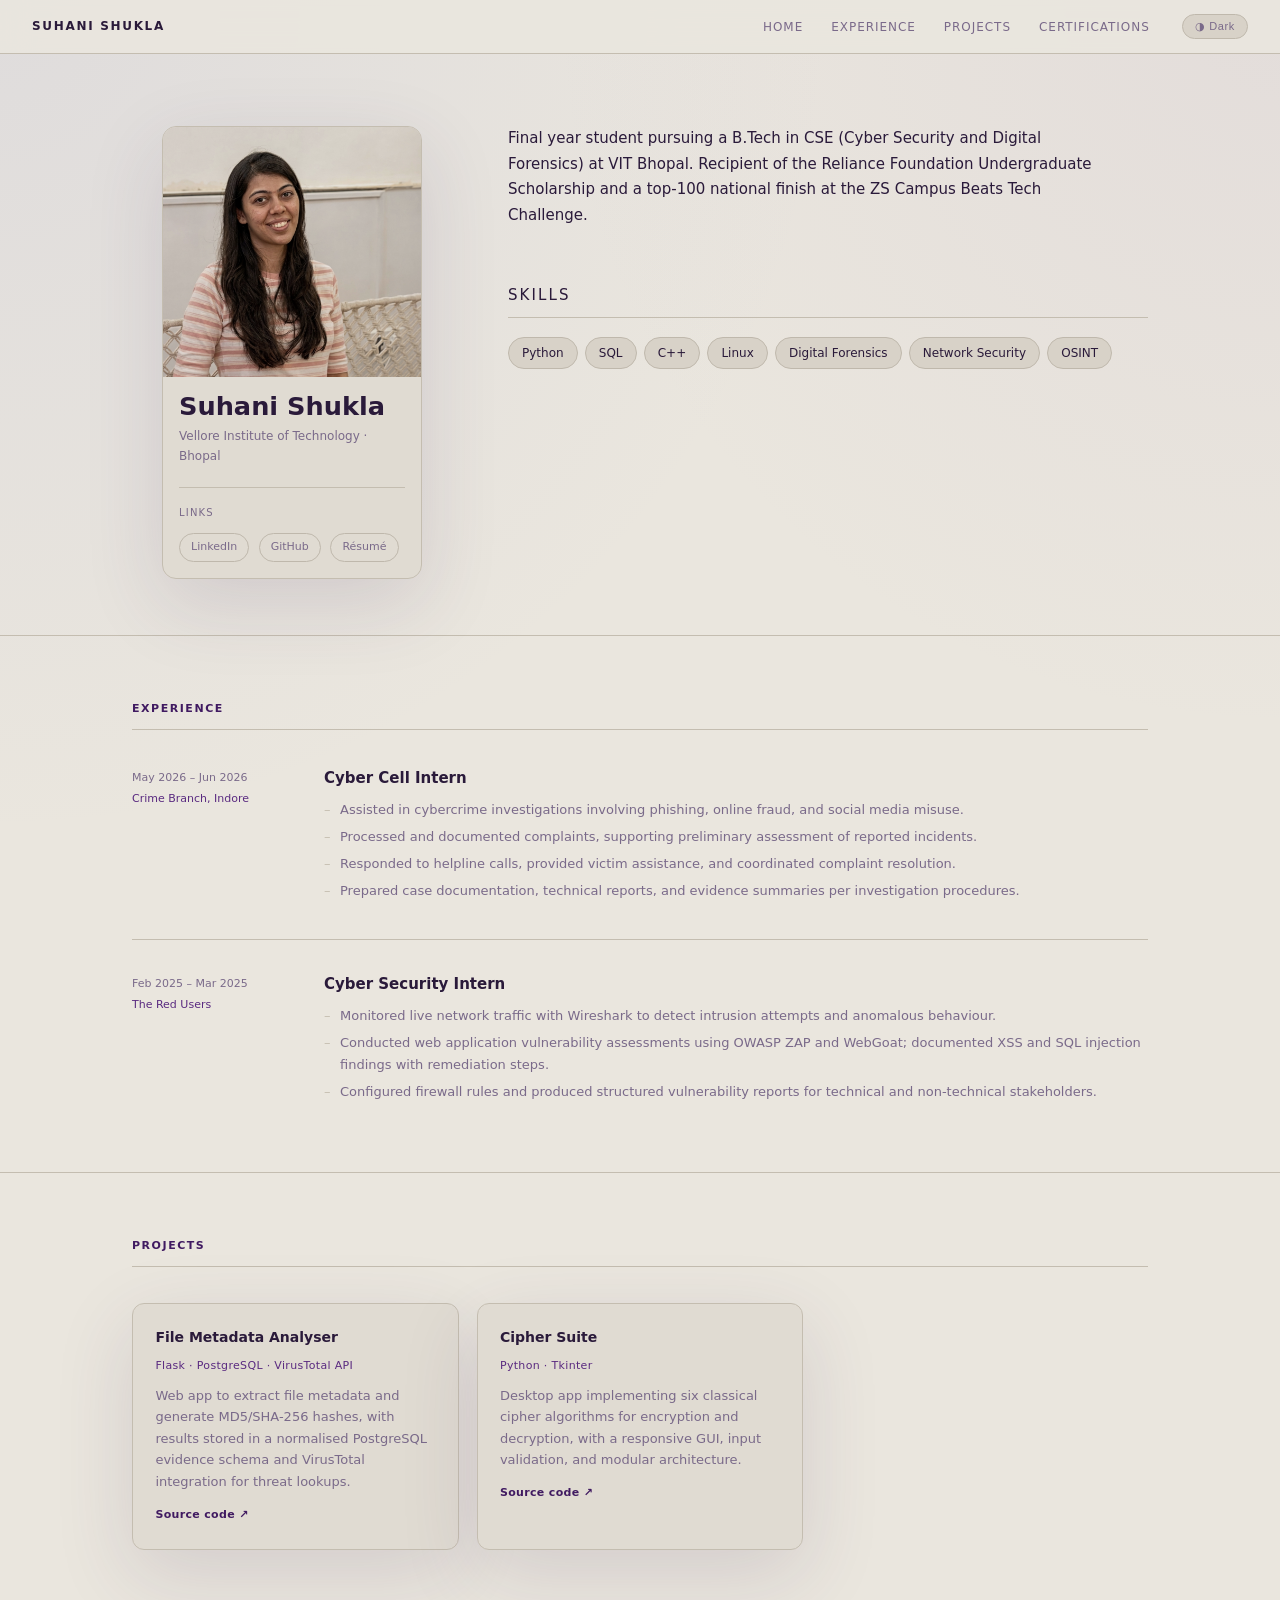
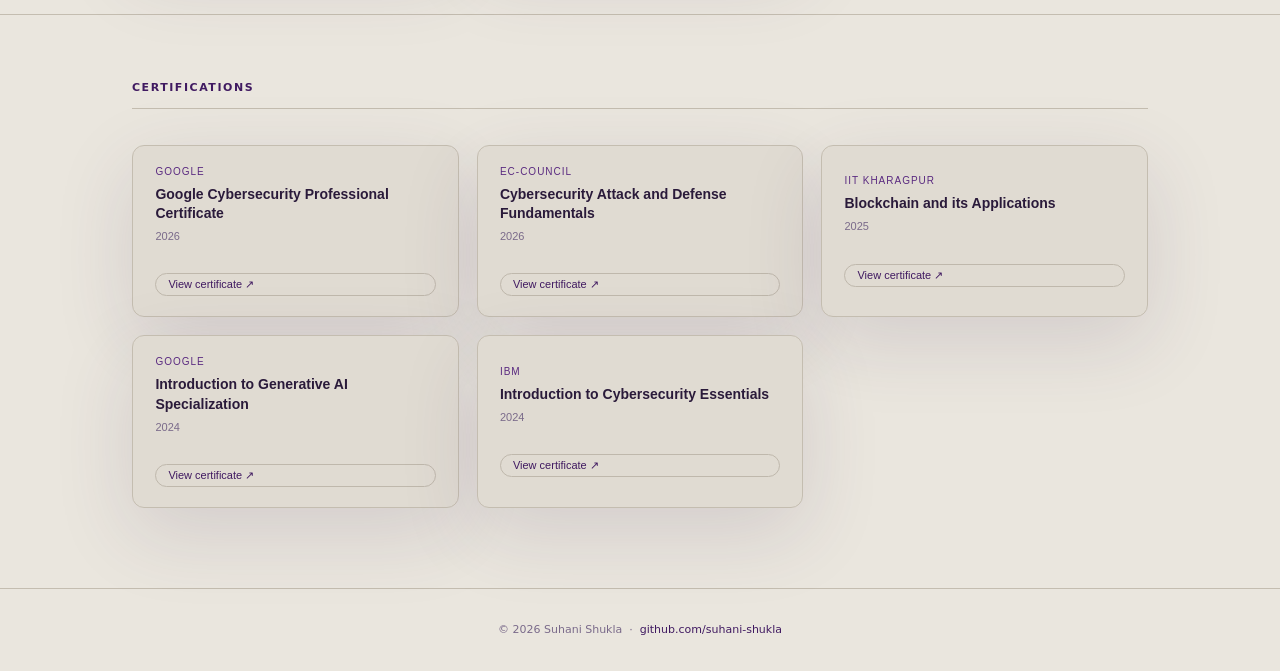
==== commit c469bc12: "Updated Resume" ====
--- a/index.html
+++ b/index.html
@@ -66,7 +66,7 @@
                 <div class="social-links">
                   <a class="social-link" href="https://linkedin.com/in/suhani-shukla20" target="_blank" rel="noopener noreferrer">LinkedIn</a>
                   <a class="social-link" href="https://github.com/suhani-shukla" target="_blank" rel="noopener noreferrer">GitHub</a>
-                  <a class="social-link" href="assets/SuhaniShukla_Resume.pdf" target="_blank" rel="noopener noreferrer">Résumé</a>
+                  <a class="social-link" href="assets/SuhaniShukla_Resume_BTech.pdf" target="_blank" rel="noopener noreferrer">Résumé</a>
                 </div>
               </div>
             </div>
@@ -75,20 +75,22 @@
           <div class="profile-bio">
             
             <!--<h1 class="hero-title" id="hero-title">Building trustworthy tools for security-first teams.</h1>-->
-            <p class="hero-summary">B.Tech student at Vellore Institute of Technology, Bhopal. Lorem ipsum dolor sit amet, consectetur adipiscing elit, sed do eiusmod tempor incididunt ut labore et dolore magna aliqua. Ut enim ad minim veniam, quis nostrud exercitation ullamco laboris nisi ut aliquip ex ea commodo consequat. Duis aute irure dolor in reprehenderit in voluptate velit esse cillum dolore eu fugiat nulla pariatur. Excepteur sint occaecat cupidatat non proident, sunt in culpa qui officia deserunt mollit anim id est laborum.</p>
+            <p class="hero-summary"> Final year student pursuing a B.Tech in CSE (Cyber Security and Digital Forensics) at VIT Bhopal.
+              <break>
+              Recipient of the Reliance Foundation Undergraduate Scholarship and a top-100 national finish at the ZS Campus Beats Tech Challenge.</p>
             <div class="hero-actions">
               <!--<a class="button primary" href="#projects">View selected work</a>-->
             </div>
             <div class="bio-section">
               <p class="section-label">Skills</p>
               <div class="tags">
+                <span class="tag">Python</span>
+                <span class="tag">SQL</span>
+                <span class="tag">C++</span>
+                <span class="tag">Linux</span>
                 <span class="tag">Digital Forensics</span>
-                <span class="tag">Penetration Testing</span>
-                <span class="tag">Threat Intelligence</span>
                 <span class="tag">Network Security</span>
-                <span class="tag">Incident Response</span>
                 <span class="tag">OSINT</span>
-                <span class="tag">Secure Software Dev</span>
               </div>
             </div>
           </div>
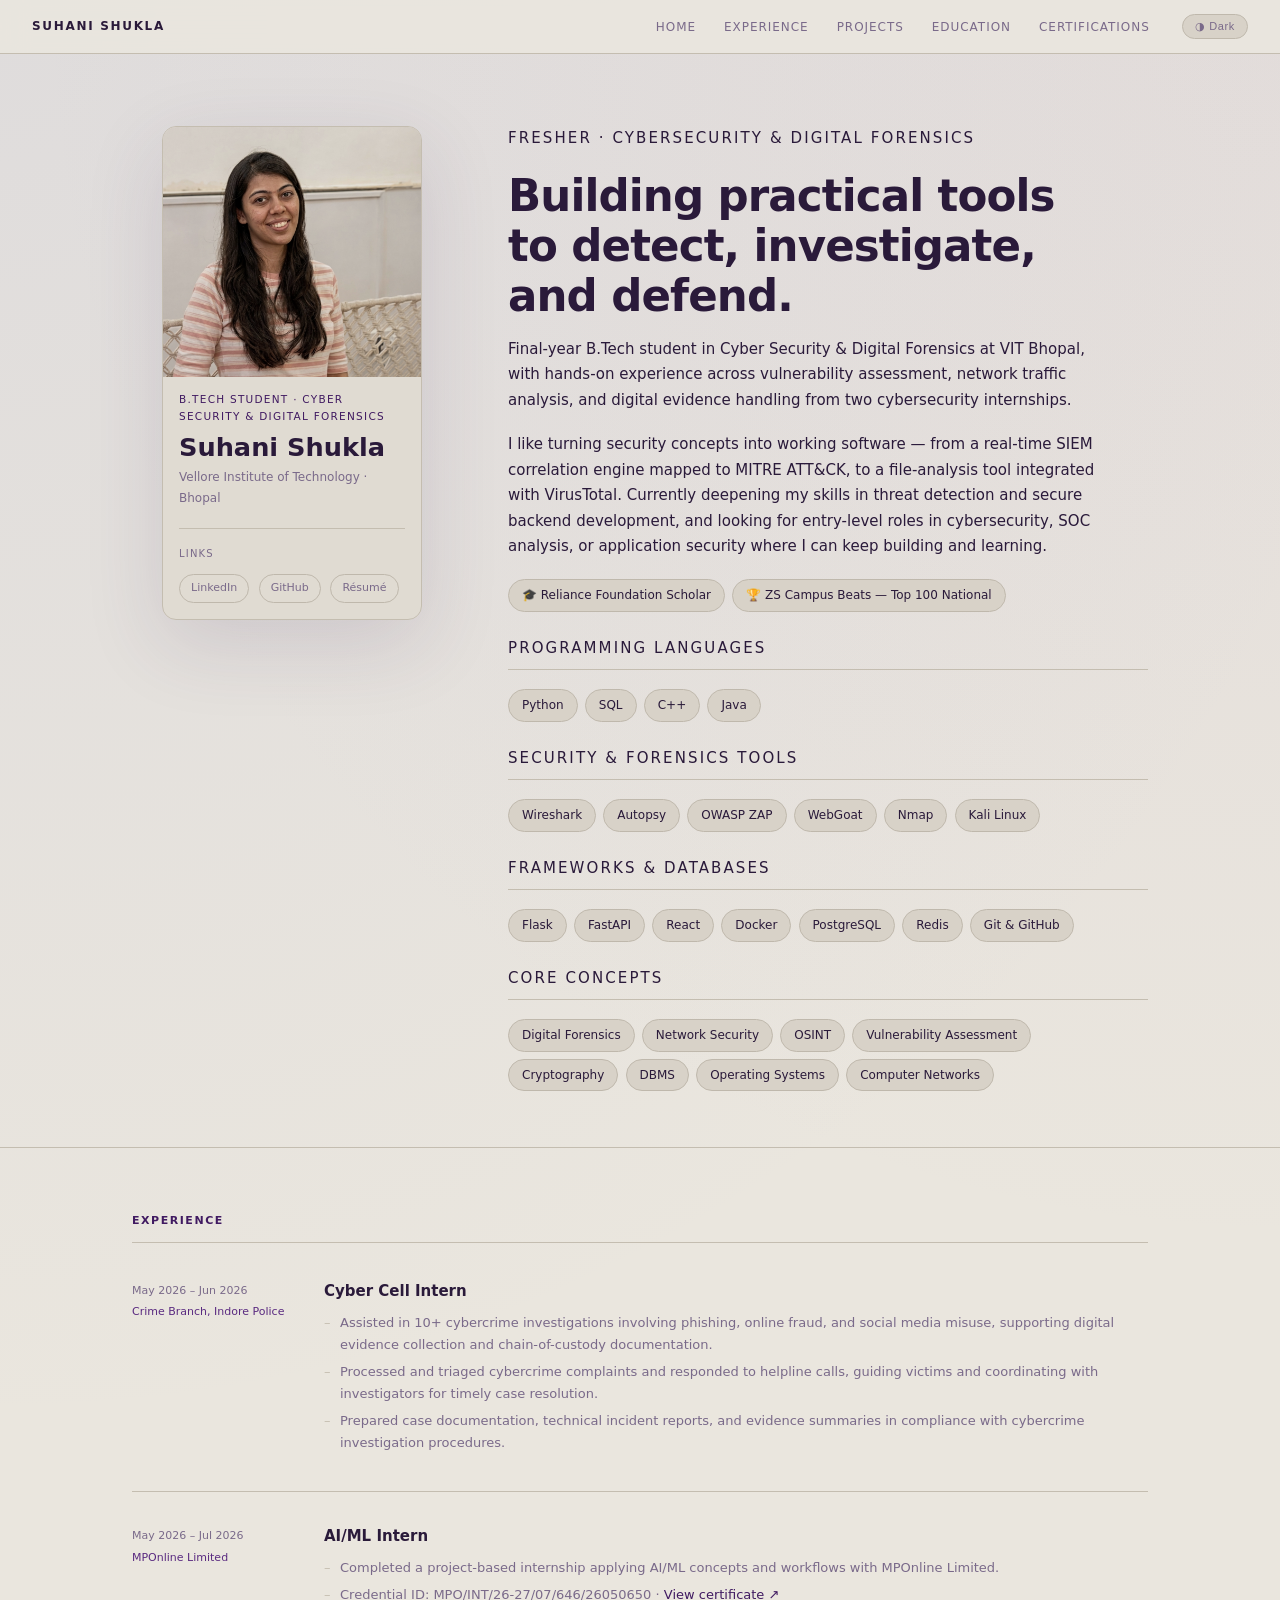
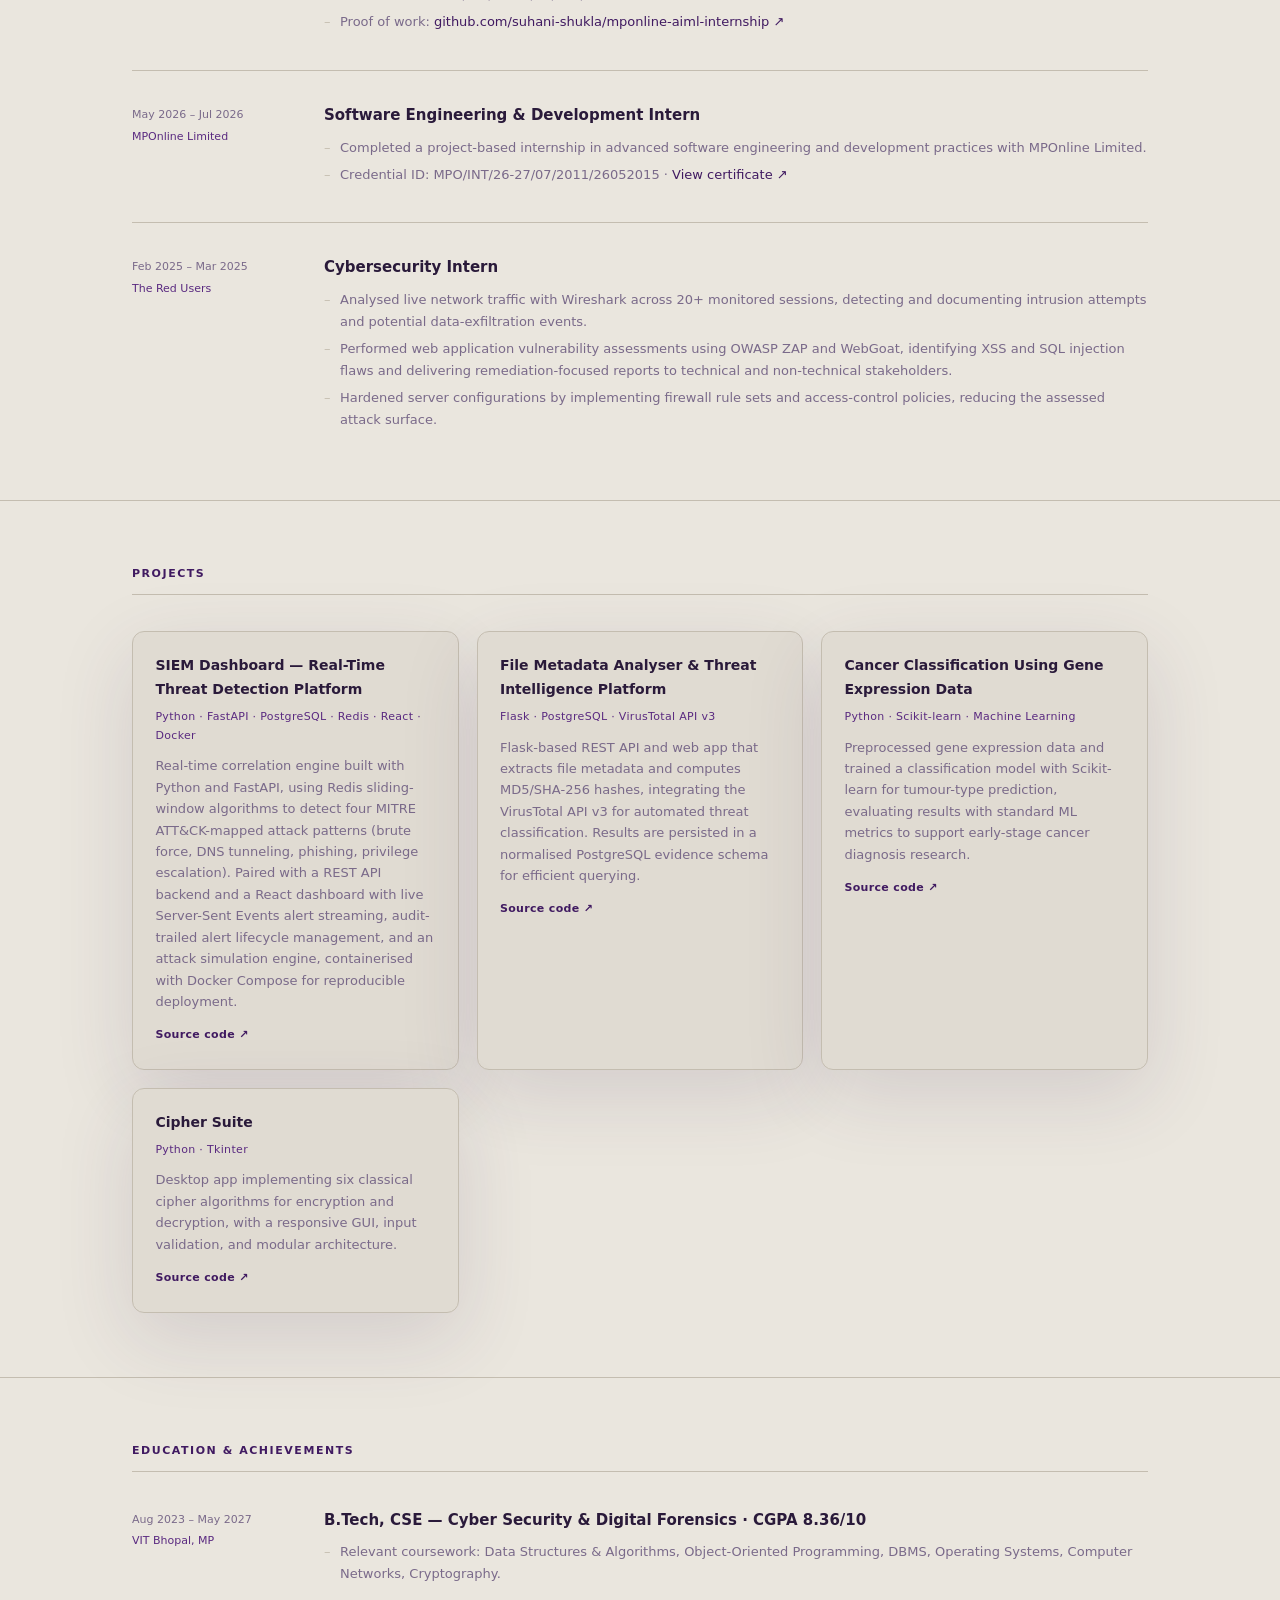
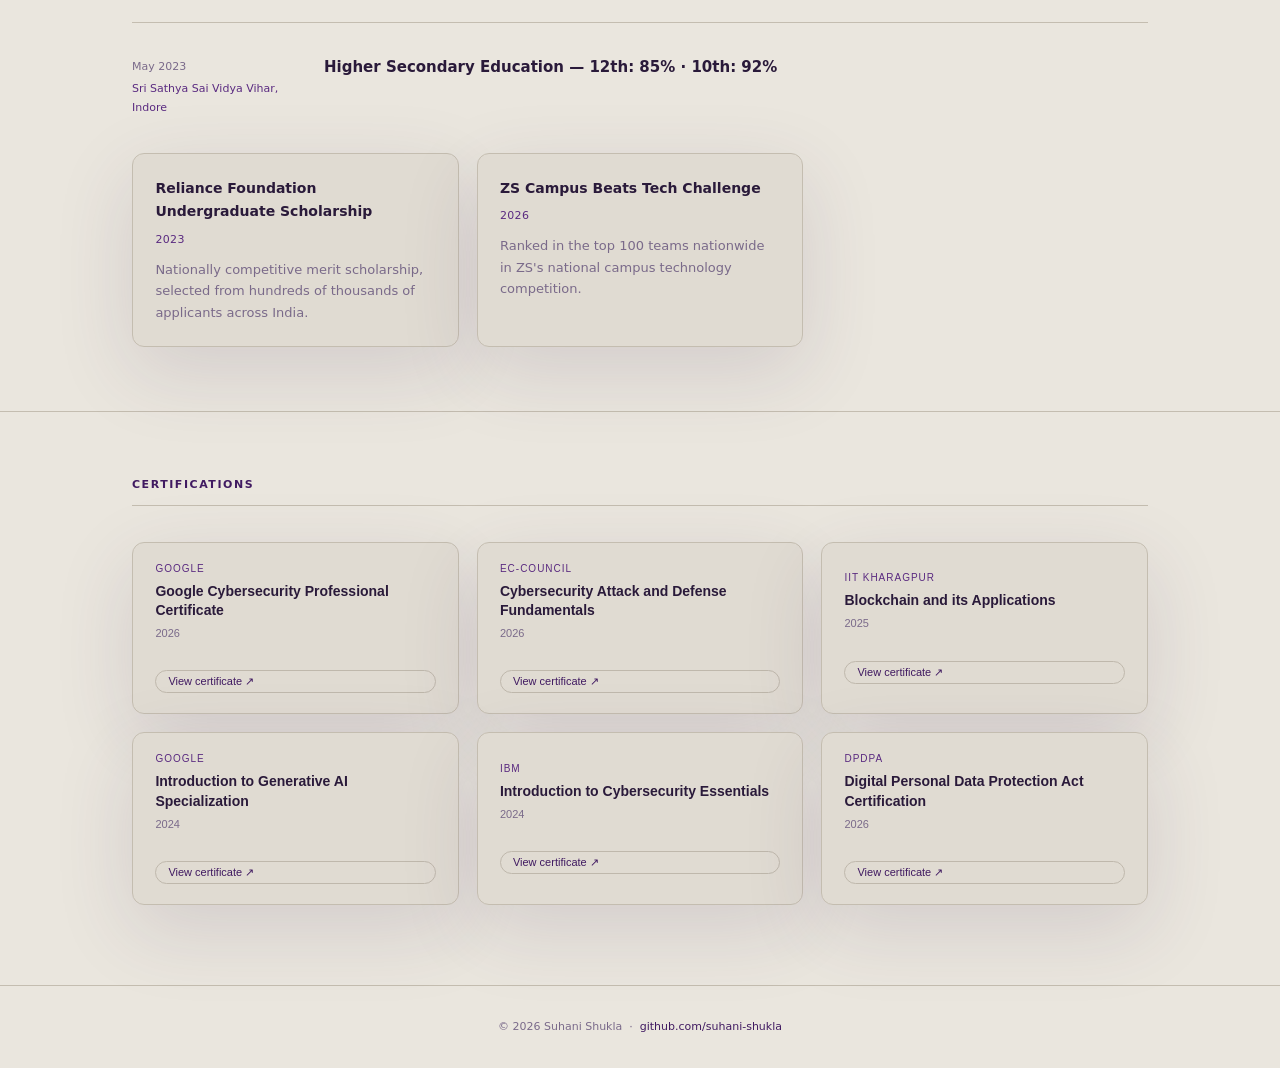
==== commit a8a546ac: "Rework hero, add categorized skills, education & achievements section, expand projects" ====
--- a/index.html
+++ b/index.html
@@ -3,7 +3,7 @@
 <head>
   <meta charset="UTF-8" />
   <meta name="viewport" content="width=device-width, initial-scale=1.0" />
-  <meta name="description" content="Suhani Shukla's cybersecurity and digital forensics portfolio, featuring security-focused projects, experience, and certifications." />
+  <meta name="description" content="Suhani Shukla — B.Tech Cyber Security & Digital Forensics student at VIT Bhopal. Entry-level cybersecurity portfolio featuring internship experience, security projects, and certifications." />
   <meta name="referrer" content="strict-origin-when-cross-origin" />
   <meta name="robots" content="index,follow,max-image-preview:large,max-snippet:-1,max-video-preview:-1" />
   <meta name="color-scheme" content="dark light" />
@@ -11,11 +11,11 @@
   <meta name="theme-color" content="#eae6de" media="(prefers-color-scheme: light)" />
   <meta property="og:type" content="website" />
   <meta property="og:title" content="Suhani Shukla | Cybersecurity & Digital Forensics Portfolio" />
-  <meta property="og:description" content="Security-focused portfolio highlighting experience, selected projects, and certifications." />
+  <meta property="og:description" content="Entry-level cybersecurity candidate — internship experience, hands-on security projects, and certifications." />
   <meta property="og:locale" content="en_US" />
   <meta name="twitter:card" content="summary" />
   <meta name="twitter:title" content="Suhani Shukla | Cybersecurity & Digital Forensics Portfolio" />
-  <meta name="twitter:description" content="Security-focused portfolio highlighting experience, selected projects, and certifications." />
+  <meta name="twitter:description" content="Entry-level cybersecurity candidate — internship experience, hands-on security projects, and certifications." />
   <link rel="icon" href="assets/favicon.svg" type="image/svg+xml" />
   <link rel="stylesheet" href="styles.css" />
   <title>Suhani Shukla | Cybersecurity & Digital Forensics Portfolio</title>
@@ -26,6 +26,7 @@
       "name": "Suhani Shukla",
       "jobTitle": "B.Tech Student in Cyber Security & Digital Forensics",
       "affiliation": "Vellore Institute of Technology, Bhopal",
+      "knowsAbout": ["Digital Forensics", "Network Security", "Vulnerability Assessment", "Incident Response", "Python"],
       "sameAs": [
         "https://linkedin.com/in/suhani-shukla20",
         "https://github.com/suhani-shukla"
@@ -43,6 +44,7 @@
       <li><a href="#home">Home</a></li>
       <li><a href="#experience">Experience</a></li>
       <li><a href="#projects">Projects</a></li>
+      <li><a href="#education">Education</a></li>
       <li><a href="#certifications">Certifications</a></li>
     </ul>
     <button id="theme-toggle">☀ Light</button>
@@ -56,41 +58,81 @@
             <div class="profile-card">
               <img class="profile-photo" src="assets/photoSS.png" alt="Suhani Shukla" />
               <div class="profile-meta">
-                <!--<p class="profile-role">B.Tech Student · Cyber Security &amp; Digital Forensics</p>-->
+                <p class="profile-role">B.Tech Student · Cyber Security &amp; Digital Forensics</p>
                 <h1 class="profile-name">Suhani Shukla</h1>
                 <p class="profile-location">Vellore Institute of Technology · Bhopal</p>
                 <hr class="divider" />
-                <!--<p class="field-label">Email</p>
-                <p class="field-value"><a href="mailto:shukla.suhani@gmail.com">Gmail</a></p>-->
                 <p class="field-label">Links</p>
                 <div class="social-links">
                   <a class="social-link" href="https://linkedin.com/in/suhani-shukla20" target="_blank" rel="noopener noreferrer">LinkedIn</a>
                   <a class="social-link" href="https://github.com/suhani-shukla" target="_blank" rel="noopener noreferrer">GitHub</a>
-                  <a class="social-link" href="assets/SuhaniShukla_Resume_BTech.pdf" target="_blank" rel="noopener noreferrer">Résumé</a>
+                  <a class="social-link" href="assets/SuhaniShukla_VIT_Resume.pdf" target="_blank" rel="noopener noreferrer">Résumé</a>
                 </div>
               </div>
             </div>
           </div>
 
           <div class="profile-bio">
-            
-            <!--<h1 class="hero-title" id="hero-title">Building trustworthy tools for security-first teams.</h1>-->
-            <p class="hero-summary"> Final year student pursuing a B.Tech in CSE (Cyber Security and Digital Forensics) at VIT Bhopal.
-              <break>
-              Recipient of the Reliance Foundation Undergraduate Scholarship and a top-100 national finish at the ZS Campus Beats Tech Challenge.</p>
-            <div class="hero-actions">
-              <!--<a class="button primary" href="#projects">View selected work</a>-->
-            </div>
+            <p class="hero-kicker">Fresher · Cybersecurity &amp; Digital Forensics</p>
+            <h2 class="hero-title" id="hero-title">Building practical tools to detect, investigate, and defend.</h2>
+            <p class="hero-summary">Final-year B.Tech student in Cyber Security &amp; Digital Forensics at VIT Bhopal, with hands-on experience across vulnerability assessment, network traffic analysis, and digital evidence handling from two cybersecurity internships.</p>
+            <p class="hero-summary">I like turning security concepts into working software — from a real-time SIEM correlation engine mapped to MITRE ATT&amp;CK, to a file-analysis tool integrated with VirusTotal. Currently deepening my skills in threat detection and secure backend development, and looking for entry-level roles in cybersecurity, SOC analysis, or application security where I can keep building and learning.</p>
+
             <div class="bio-section">
-              <p class="section-label">Skills</p>
+              <div class="tags">
+                <span class="tag">🎓 Reliance Foundation Scholar</span>
+                <span class="tag">🏆 ZS Campus Beats — Top 100 National</span>
+              </div>
+            </div>
+
+      
+
+            <div class="bio-section">
+              <p class="section-label">Programming Languages</p>
               <div class="tags">
                 <span class="tag">Python</span>
                 <span class="tag">SQL</span>
                 <span class="tag">C++</span>
-                <span class="tag">Linux</span>
+                <span class="tag">Java</span>
+              </div>
+            </div>
+
+            <div class="bio-section">
+              <p class="section-label">Security &amp; Forensics Tools</p>
+              <div class="tags">
+                <span class="tag">Wireshark</span>
+                <span class="tag">Autopsy</span>
+                <span class="tag">OWASP ZAP</span>
+                <span class="tag">WebGoat</span>
+                <span class="tag">Nmap</span>
+                <span class="tag">Kali Linux</span>
+              </div>
+            </div>
+
+            <div class="bio-section">
+              <p class="section-label">Frameworks &amp; Databases</p>
+              <div class="tags">
+                <span class="tag">Flask</span>
+                <span class="tag">FastAPI</span>
+                <span class="tag">React</span>
+                <span class="tag">Docker</span>
+                <span class="tag">PostgreSQL</span>
+                <span class="tag">Redis</span>
+                <span class="tag">Git &amp; GitHub</span>
+              </div>
+            </div>
+
+            <div class="bio-section">
+              <p class="section-label">Core Concepts</p>
+              <div class="tags">
                 <span class="tag">Digital Forensics</span>
                 <span class="tag">Network Security</span>
                 <span class="tag">OSINT</span>
+                <span class="tag">Vulnerability Assessment</span>
+                <span class="tag">Cryptography</span>
+                <span class="tag">DBMS</span>
+                <span class="tag">Operating Systems</span>
+                <span class="tag">Computer Networks</span>
               </div>
             </div>
           </div>
@@ -102,21 +144,58 @@
       <div class="container">
         <h2 class="page-title">Experience</h2>
         <div class="exp-list">
+          
           <div class="exp-item">
             <div>
               <p class="exp-period">May 2026 – Jun 2026</p>
-              <p class="exp-org">Crime Branch, Indore</p>
+              <p class="exp-org">Crime Branch, Indore Police</p>
             </div>
             <div>
               <p class="exp-title">Cyber Cell Intern</p>
               <ul class="exp-desc">
-                <li>Assisted in cybercrime investigations involving phishing, online fraud, and social media misuse.</li>
-                <li>Processed and documented complaints, supporting preliminary assessment of reported incidents.</li>
-                <li>Responded to helpline calls, provided victim assistance, and coordinated complaint resolution.</li>
-                <li>Prepared case documentation, technical reports, and evidence summaries per investigation procedures.</li>
+                <li>Assisted in 10+ cybercrime investigations involving phishing, online fraud, and social media misuse, supporting digital evidence collection and chain-of-custody documentation.</li>
+                <li>Processed and triaged cybercrime complaints and responded to helpline calls, guiding victims and coordinating with investigators for timely case resolution.</li>
+                <li>Prepared case documentation, technical incident reports, and evidence summaries in compliance with cybercrime investigation procedures.</li>
               </ul>
             </div>
           </div>
+
+          <hr class="exp-divider" />
+
+          <div class="exp-item">
+            <div>
+              <p class="exp-period">May 2026 – Jul 2026</p>
+              <p class="exp-org">MPOnline Limited</p>
+            </div>
+            <div>
+              <p class="exp-title">AI/ML Intern</p>
+              <ul class="exp-desc">
+                <li>Completed a project-based internship applying AI/ML concepts and workflows with MPOnline Limited.</li>
+                <li>Credential ID: MPO/INT/26-27/07/646/26050650 · <a href="assets/certs/MPOnline_AIML.pdf" target="_blank" rel="noopener noreferrer">View certificate ↗</a></li>
+                <li>Proof of work: <a href="https://github.com/suhani-shukla/mponline-aiml-internship" target="_blank" rel="noopener noreferrer">github.com/suhani-shukla/mponline-aiml-internship ↗</a></li>
+              </ul>
+            </div>
+          </div>
+
+          <hr class="exp-divider" />
+
+          <div class="exp-item">
+            <div>
+              <p class="exp-period">May 2026 – Jul 2026</p>
+              <p class="exp-org">MPOnline Limited</p>
+            </div>
+            <div>
+              <p class="exp-title">Software Engineering &amp; Development Intern</p>
+              <ul class="exp-desc">
+                <li>Completed a project-based internship in advanced software engineering and development practices with MPOnline Limited.</li>
+                <li>Credential ID: MPO/INT/26-27/07/2011/26052015 · <a href="assets/certs/MPOnline_SWED.pdf" target="_blank" rel="noopener noreferrer">View certificate ↗</a></li>
+              </ul>
+            </div>
+          </div>
+
+          
+
+          
 
           <hr class="exp-divider" />
 
@@ -126,11 +205,11 @@
               <p class="exp-org">The Red Users</p>
             </div>
             <div>
-              <p class="exp-title">Cyber Security Intern</p>
+              <p class="exp-title">Cybersecurity Intern</p>
               <ul class="exp-desc">
-                <li>Monitored live network traffic with Wireshark to detect intrusion attempts and anomalous behaviour.</li>
-                <li>Conducted web application vulnerability assessments using OWASP ZAP and WebGoat; documented XSS and SQL injection findings with remediation steps.</li>
-                <li>Configured firewall rules and produced structured vulnerability reports for technical and non-technical stakeholders.</li>
+                <li>Analysed live network traffic with Wireshark across 20+ monitored sessions, detecting and documenting intrusion attempts and potential data-exfiltration events.</li>
+                <li>Performed web application vulnerability assessments using OWASP ZAP and WebGoat, identifying XSS and SQL injection flaws and delivering remediation-focused reports to technical and non-technical stakeholders.</li>
+                <li>Hardened server configurations by implementing firewall rule sets and access-control policies, reducing the assessed attack surface.</li>
               </ul>
             </div>
           </div>
@@ -143,10 +222,24 @@
         <h2 class="page-title">Projects</h2>
         <div class="project-grid">
           <div class="project-card">
-            <p class="project-name">File Metadata Analyser</p>
-            <p class="project-stack">Flask · PostgreSQL · VirusTotal API</p>
-            <p class="project-desc">Web app to extract file metadata and generate MD5/SHA-256 hashes, with results stored in a normalised PostgreSQL evidence schema and VirusTotal integration for threat lookups.</p>
+            <p class="project-name">SIEM Dashboard — Real-Time Threat Detection Platform</p>
+            <p class="project-stack">Python · FastAPI · PostgreSQL · Redis · React · Docker</p>
+            <p class="project-desc">Real-time correlation engine built with Python and FastAPI, using Redis sliding-window algorithms to detect four MITRE ATT&amp;CK-mapped attack patterns (brute force, DNS tunneling, phishing, privilege escalation). Paired with a REST API backend and a React dashboard with live Server-Sent Events alert streaming, audit-trailed alert lifecycle management, and an attack simulation engine, containerised with Docker Compose for reproducible deployment.</p>
+            <a class="project-link" href="https://github.com/suhani-shukla" target="_blank" rel="noopener noreferrer">Source code ↗</a>
+          </div>
+
+          <div class="project-card">
+            <p class="project-name">File Metadata Analyser &amp; Threat Intelligence Platform</p>
+            <p class="project-stack">Flask · PostgreSQL · VirusTotal API v3</p>
+            <p class="project-desc">Flask-based REST API and web app that extracts file metadata and computes MD5/SHA-256 hashes, integrating the VirusTotal API v3 for automated threat classification. Results are persisted in a normalised PostgreSQL evidence schema for efficient querying.</p>
             <a class="project-link" href="https://github.com/suhani-shukla/file-metadata-analyser" target="_blank" rel="noopener noreferrer">Source code ↗</a>
+          </div>
+
+          <div class="project-card">
+            <p class="project-name">Cancer Classification Using Gene Expression Data</p>
+            <p class="project-stack">Python · Scikit-learn · Machine Learning</p>
+            <p class="project-desc">Preprocessed gene expression data and trained a classification model with Scikit-learn for tumour-type prediction, evaluating results with standard ML metrics to support early-stage cancer diagnosis research.</p>
+            <a class="project-link" href="https://github.com/suhani-shukla" target="_blank" rel="noopener noreferrer">Source code ↗</a>
           </div>
 
           <div class="project-card">
@@ -154,6 +247,51 @@
             <p class="project-stack">Python · Tkinter</p>
             <p class="project-desc">Desktop app implementing six classical cipher algorithms for encryption and decryption, with a responsive GUI, input validation, and modular architecture.</p>
             <a class="project-link" href="https://github.com/suhani-shukla/cipher-suite" target="_blank" rel="noopener noreferrer">Source code ↗</a>
+          </div>
+        </div>
+      </div>
+    </section>
+
+    <section id="education">
+      <div class="container">
+        <h2 class="page-title">Education &amp; Achievements</h2>
+        <div class="exp-list">
+          <div class="exp-item">
+            <div>
+              <p class="exp-period">Aug 2023 – May 2027</p>
+              <p class="exp-org">VIT Bhopal, MP</p>
+            </div>
+            <div>
+              <p class="exp-title">B.Tech, CSE — Cyber Security &amp; Digital Forensics · CGPA 8.36/10</p>
+              <ul class="exp-desc">
+                <li>Relevant coursework: Data Structures &amp; Algorithms, Object-Oriented Programming, DBMS, Operating Systems, Computer Networks, Cryptography.</li>
+              </ul>
+            </div>
+          </div>
+
+          <hr class="exp-divider" />
+
+          <div class="exp-item">
+            <div>
+              <p class="exp-period">May 2023</p>
+              <p class="exp-org">Sri Sathya Sai Vidya Vihar, Indore</p>
+            </div>
+            <div>
+              <p class="exp-title">Higher Secondary Education — 12th: 85% · 10th: 92%</p>
+            </div>
+          </div>
+        </div>
+
+        <div class="project-grid" style="margin-top: 2.25rem;">
+          <div class="project-card">
+            <p class="project-name">Reliance Foundation Undergraduate Scholarship</p>
+            <p class="project-stack">2023</p>
+            <p class="project-desc">Nationally competitive merit scholarship, selected from hundreds of thousands of applicants across India.</p>
+          </div>
+          <div class="project-card">
+            <p class="project-name">ZS Campus Beats Tech Challenge</p>
+            <p class="project-stack">2026</p>
+            <p class="project-desc">Ranked in the top 100 teams nationwide in ZS's national campus technology competition.</p>
           </div>
         </div>
       </div>
@@ -207,6 +345,15 @@
               <span class="cert-open-btn cert-cta">View certificate ↗</span>
             </span>
           </button>
+
+          <button class="cert-card" type="button" data-cert="dpdpa" aria-haspopup="dialog" aria-controls="certificate-modal">
+            <span class="cert-card-inner">
+              <span class="cert-issuer">DPDPA</span>
+              <span class="cert-name">Digital Personal Data Protection Act Certification</span>
+              <span class="cert-year">2026</span>
+              <span class="cert-open-btn cert-cta">View certificate ↗</span>
+            </span>
+          </button>
         </div>
       </div>
     </section>
@@ -222,6 +369,7 @@
       <p class="modal-issuer" id="modal-issuer"></p>
       <p class="modal-title" id="modal-title"></p>
       <p class="modal-year" id="modal-year"></p>
+      <p class="modal-year" id="modal-credential" hidden></p>
       <div class="modal-img-wrap" id="modal-img-wrap"></div>
       <div class="modal-actions">
         <a class="modal-btn primary" id="modal-open-btn" href="#" target="_blank" rel="noopener noreferrer">Open PDF ↗</a>
@@ -302,6 +450,13 @@
         year: '2024',
         pdf: 'assets/certs/Coursera_CySecEssentials.pdf',
         verify: ''
+      },
+      'dpdpa': {
+        issuer: 'DPDPA',
+        name: 'Digital Personal Data Protection Act Certification',
+        year: '2026',
+        pdf: 'assets/certs/DPDPA_Certificate.pdf',
+        verify: ''
       }
     };
 
@@ -321,6 +476,14 @@
       document.getElementById('modal-issuer').textContent = cert.issuer;
       document.getElementById('modal-title').textContent = cert.name;
       document.getElementById('modal-year').textContent = cert.year;
+
+      const credentialEl = document.getElementById('modal-credential');
+      if (cert.credentialId) {
+        credentialEl.textContent = `Credential ID: ${cert.credentialId}`;
+        credentialEl.hidden = false;
+      } else {
+        credentialEl.hidden = true;
+      }
 
       const wrap = document.getElementById('modal-img-wrap');
       wrap.replaceChildren();
@@ -407,4 +570,4 @@
   </script>
 
 </body>
-</html>
+</html>
--- a/styles.css
+++ b/styles.css
@@ -138,6 +138,7 @@
   text-transform: uppercase;
   color: var(--text);
   flex: 1;
+  white-space: nowrap;
 }
 
 .nav-links {
@@ -154,6 +155,7 @@
   color: var(--muted);
   text-decoration: none;
   transition: color 0.15s;
+  white-space: nowrap;
 }
 
 .nav-links a:hover {
@@ -180,6 +182,7 @@
   cursor: pointer;
   letter-spacing: 0.06em;
   transition: background 0.15s;
+  white-space: nowrap;
 }
 
 #theme-toggle:hover {
@@ -336,12 +339,13 @@
 }
 
 .hero-title {
-  font-size: clamp(2.2rem, 4vw, 3.75rem);
-  line-height: 1.02;
-  letter-spacing: -0.03em;
+  font-size: clamp(1.9rem, 3.4vw, 2.9rem);
+  line-height: 1.15;
+  letter-spacing: -0.02em;
   color: var(--text);
   margin-bottom: 1rem;
-  max-width: 12ch;
+  max-width: 20ch;
+  font-weight: 700;
 }
 
 .hero-summary {
@@ -405,7 +409,11 @@
 }
 
 .bio-section {
-  margin-top: 2.25rem;
+  margin-top: 1.5rem;
+}
+
+.bio-section:first-of-type {
+  margin-top: 0;
 }
 
 .tags {
@@ -426,7 +434,8 @@
 
 /* EXPERIENCE & PROJECTS */
 #experience,
-#projects {
+#projects,
+#education {
   padding: 4rem 0;
   border-top: 1px solid var(--border);
 }
@@ -696,6 +705,10 @@
 .modal-year {
   font-size: 12px;
   color: var(--muted);
+  margin-bottom: 0.3rem;
+}
+
+.modal-year:last-of-type {
   margin-bottom: 1.5rem;
 }
 
@@ -809,6 +822,24 @@
   }
 }
 
+/* Nav overflow fix for narrow screens: scrolls instead of breaking layout */
+@media (max-width: 520px) {
+  .nav-links {
+    gap: 1.1rem;
+    overflow-x: auto;
+    flex-wrap: nowrap;
+    -webkit-overflow-scrolling: touch;
+    scrollbar-width: none;
+    max-width: 58vw;
+  }
+  .nav-links::-webkit-scrollbar {
+    display: none;
+  }
+  .nav-brand {
+    font-size: 11px;
+  }
+}
+
 @media (prefers-reduced-motion: reduce) {
   html {
     scroll-behavior: auto;
@@ -821,4 +852,4 @@
     transition-duration: 0.01ms !important;
     scroll-behavior: auto !important;
   }
-}
+}
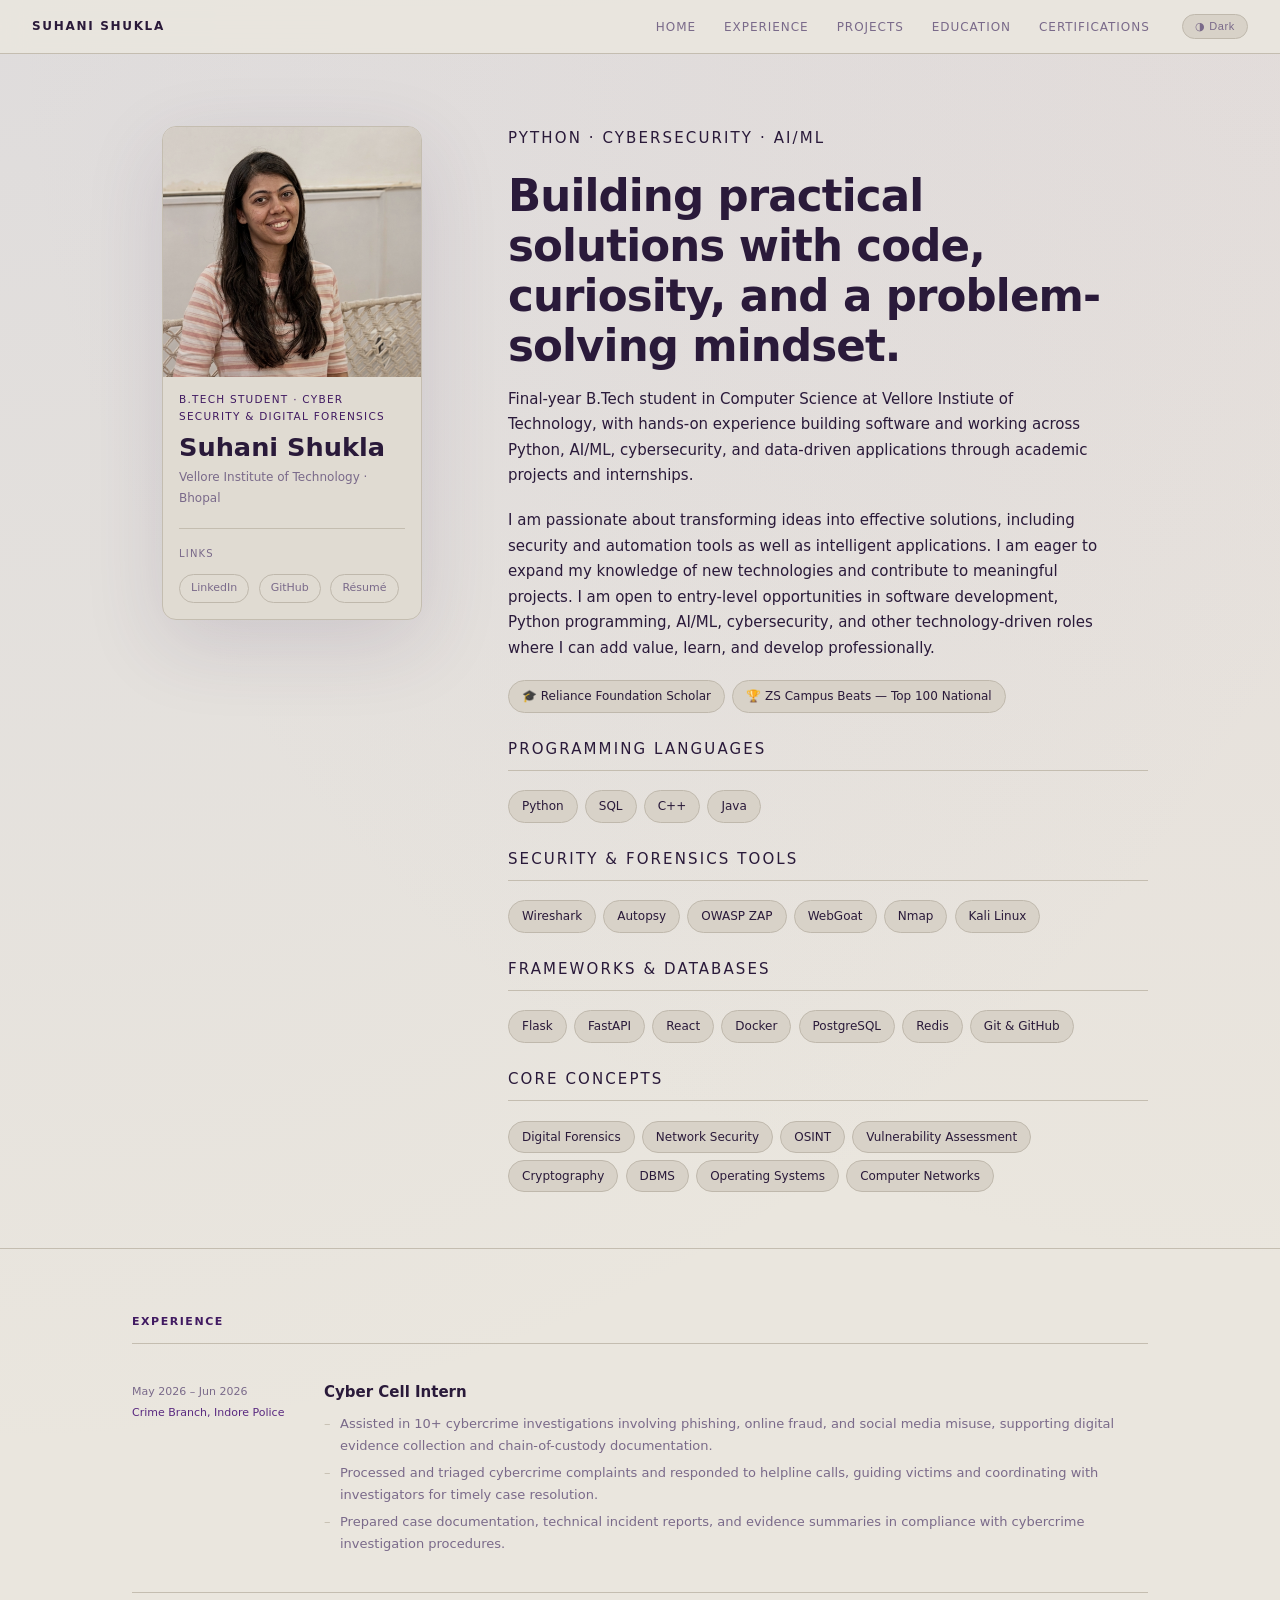
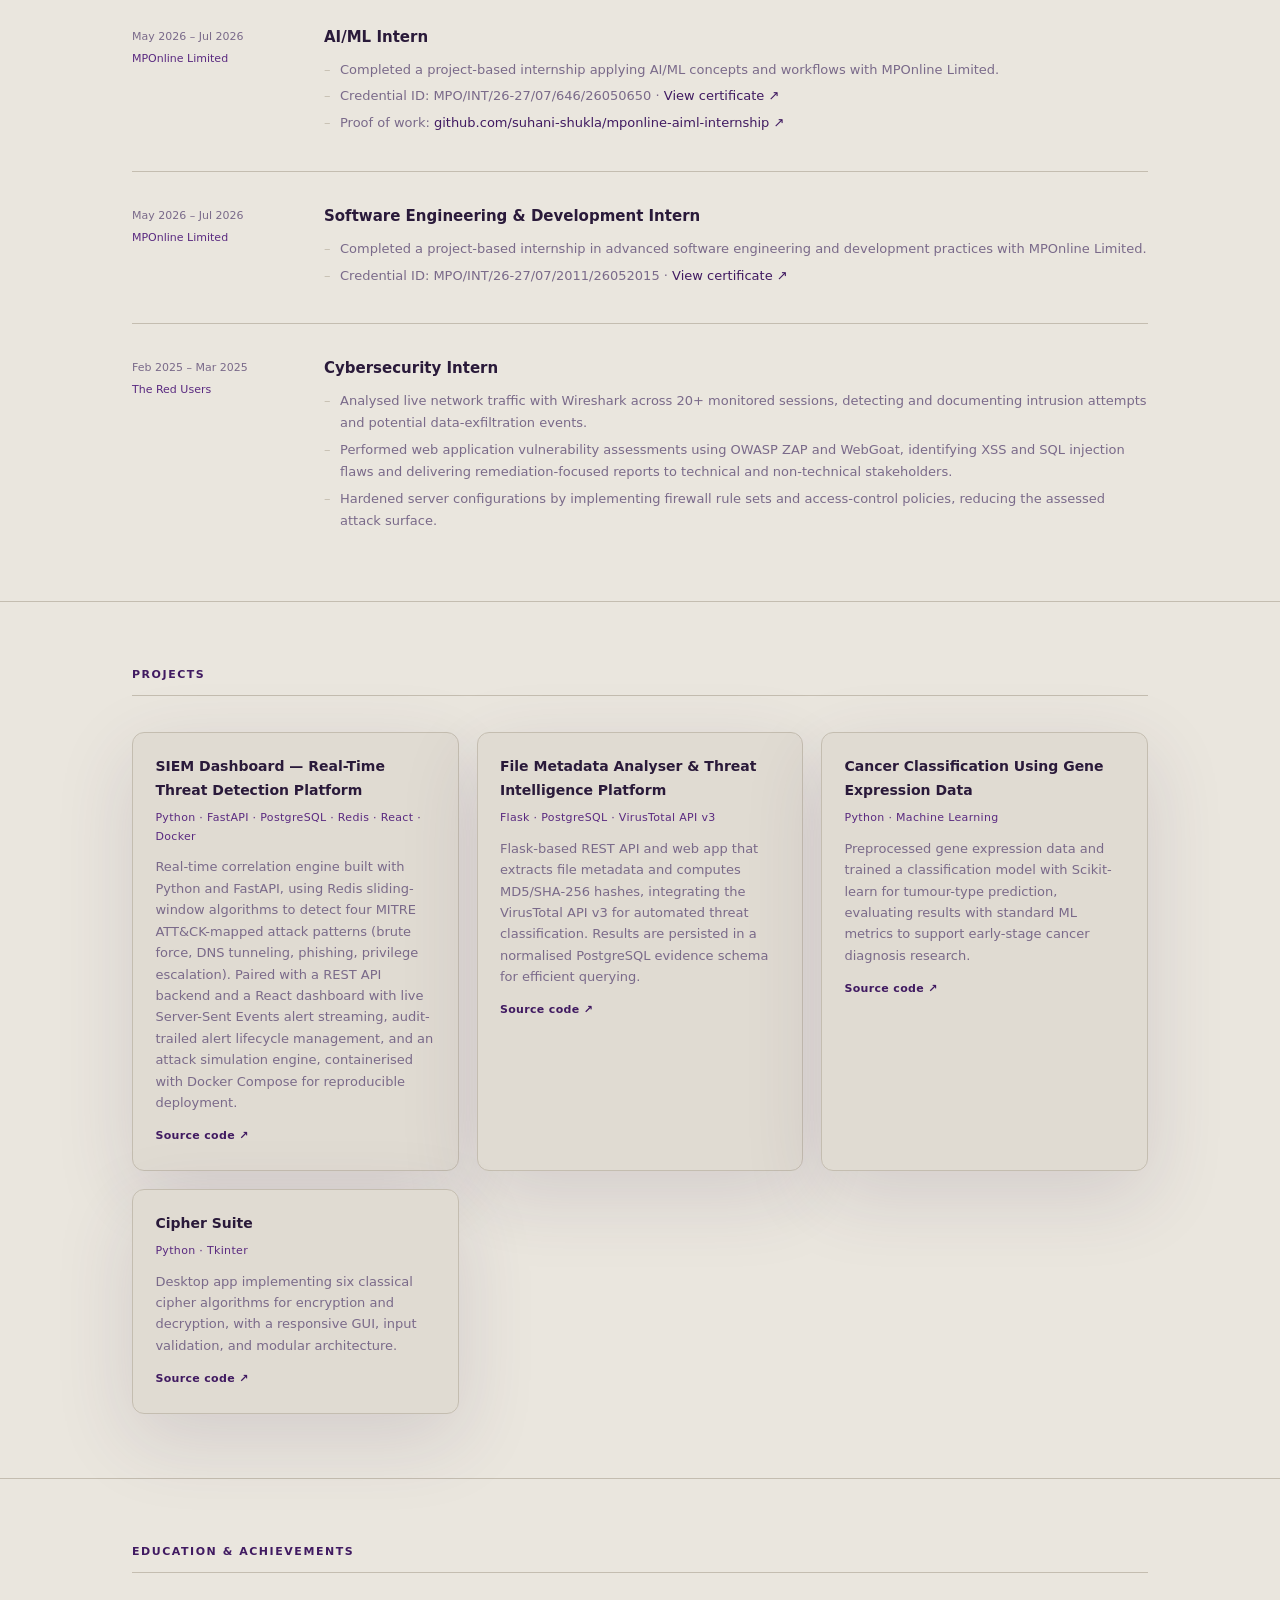
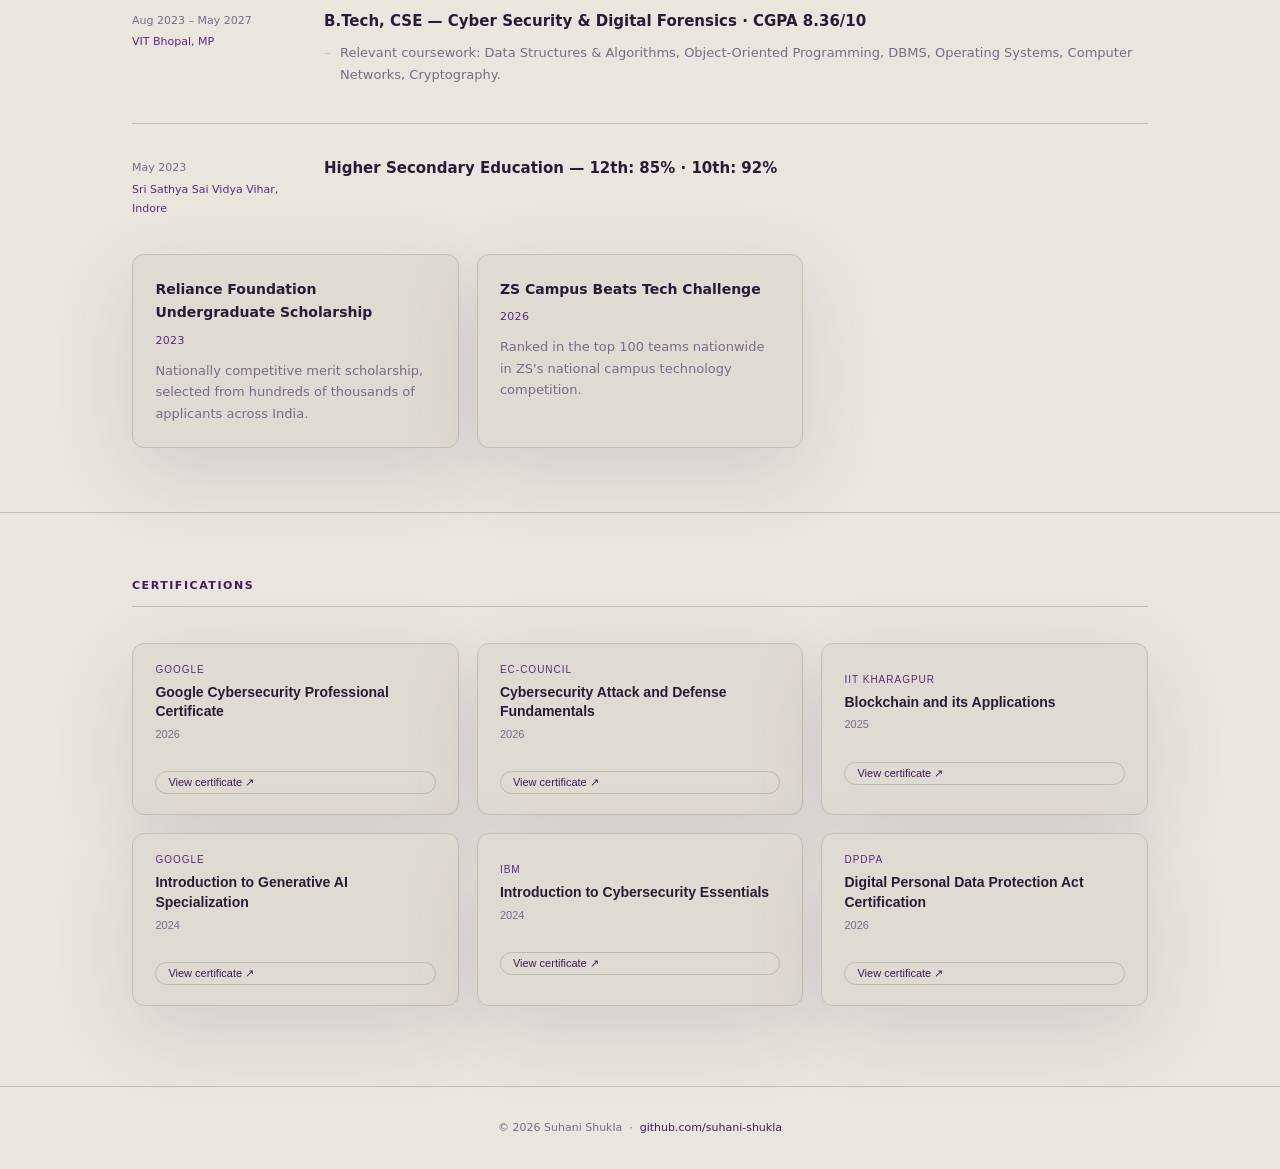
==== commit 2da189e9: "Changed hero section" ====
--- a/index.html
+++ b/index.html
@@ -73,10 +73,10 @@
           </div>
 
           <div class="profile-bio">
-            <p class="hero-kicker">Fresher · Cybersecurity &amp; Digital Forensics</p>
-            <h2 class="hero-title" id="hero-title">Building practical tools to detect, investigate, and defend.</h2>
-            <p class="hero-summary">Final-year B.Tech student in Cyber Security &amp; Digital Forensics at VIT Bhopal, with hands-on experience across vulnerability assessment, network traffic analysis, and digital evidence handling from two cybersecurity internships.</p>
-            <p class="hero-summary">I like turning security concepts into working software — from a real-time SIEM correlation engine mapped to MITRE ATT&amp;CK, to a file-analysis tool integrated with VirusTotal. Currently deepening my skills in threat detection and secure backend development, and looking for entry-level roles in cybersecurity, SOC analysis, or application security where I can keep building and learning.</p>
+            <p class="hero-kicker">Python · Cybersecurity · AI/ML</p>
+            <h2 class="hero-title" id="hero-title">Building practical solutions with code, curiosity, and a problem-solving mindset.</h2>
+            <p class="hero-summary">Final-year B.Tech student in Computer Science at Vellore Instiute of Technology, with hands-on experience building software and working across Python, AI/ML, cybersecurity, and data-driven applications through academic projects and internships.</p>
+            <p class="hero-summary">I am passionate about transforming ideas into effective solutions, including security and automation tools as well as intelligent applications. I am eager to expand my knowledge of new technologies and contribute to meaningful projects. I am open to entry-level opportunities in software development, Python programming, AI/ML, cybersecurity, and other technology-driven roles where I can add value, learn, and develop professionally.</p>
 
             <div class="bio-section">
               <div class="tags">
@@ -237,7 +237,7 @@
 
           <div class="project-card">
             <p class="project-name">Cancer Classification Using Gene Expression Data</p>
-            <p class="project-stack">Python · Scikit-learn · Machine Learning</p>
+            <p class="project-stack">Python · Machine Learning</p>
             <p class="project-desc">Preprocessed gene expression data and trained a classification model with Scikit-learn for tumour-type prediction, evaluating results with standard ML metrics to support early-stage cancer diagnosis research.</p>
             <a class="project-link" href="https://github.com/suhani-shukla" target="_blank" rel="noopener noreferrer">Source code ↗</a>
           </div>
